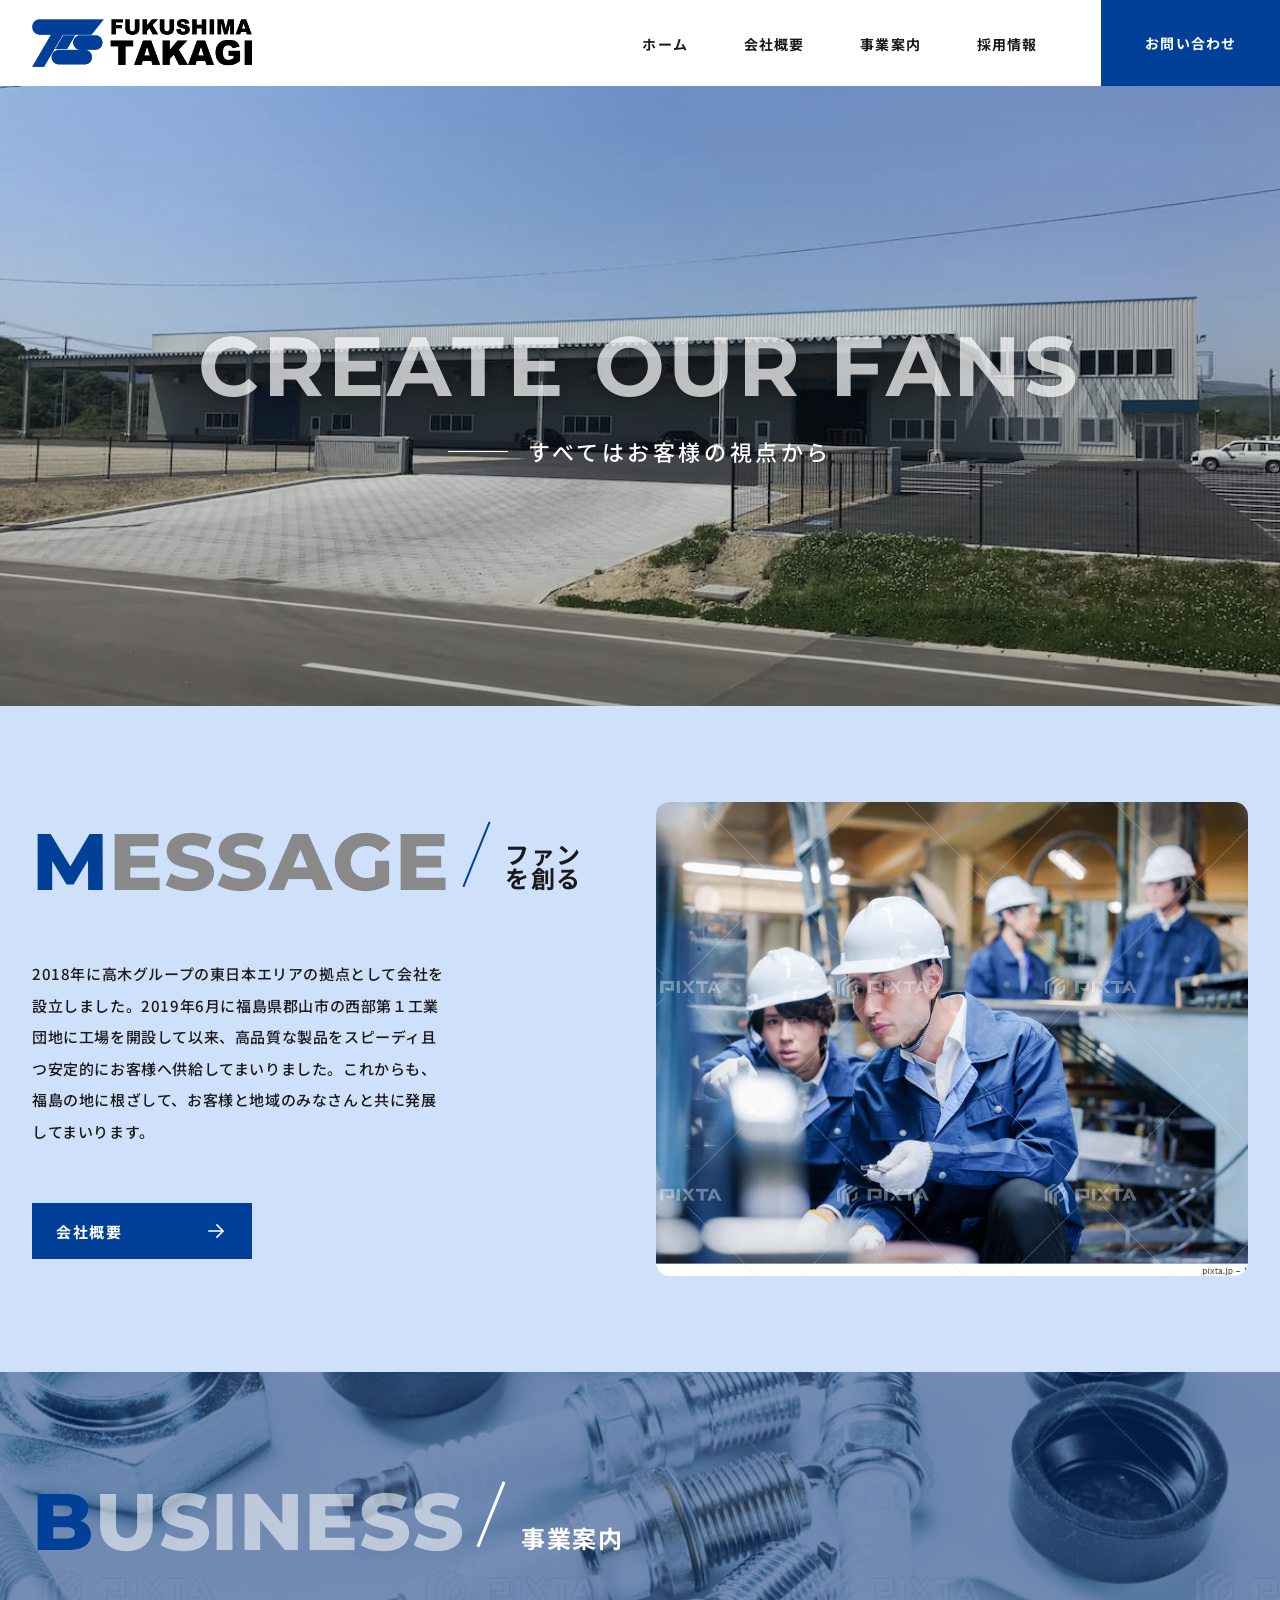
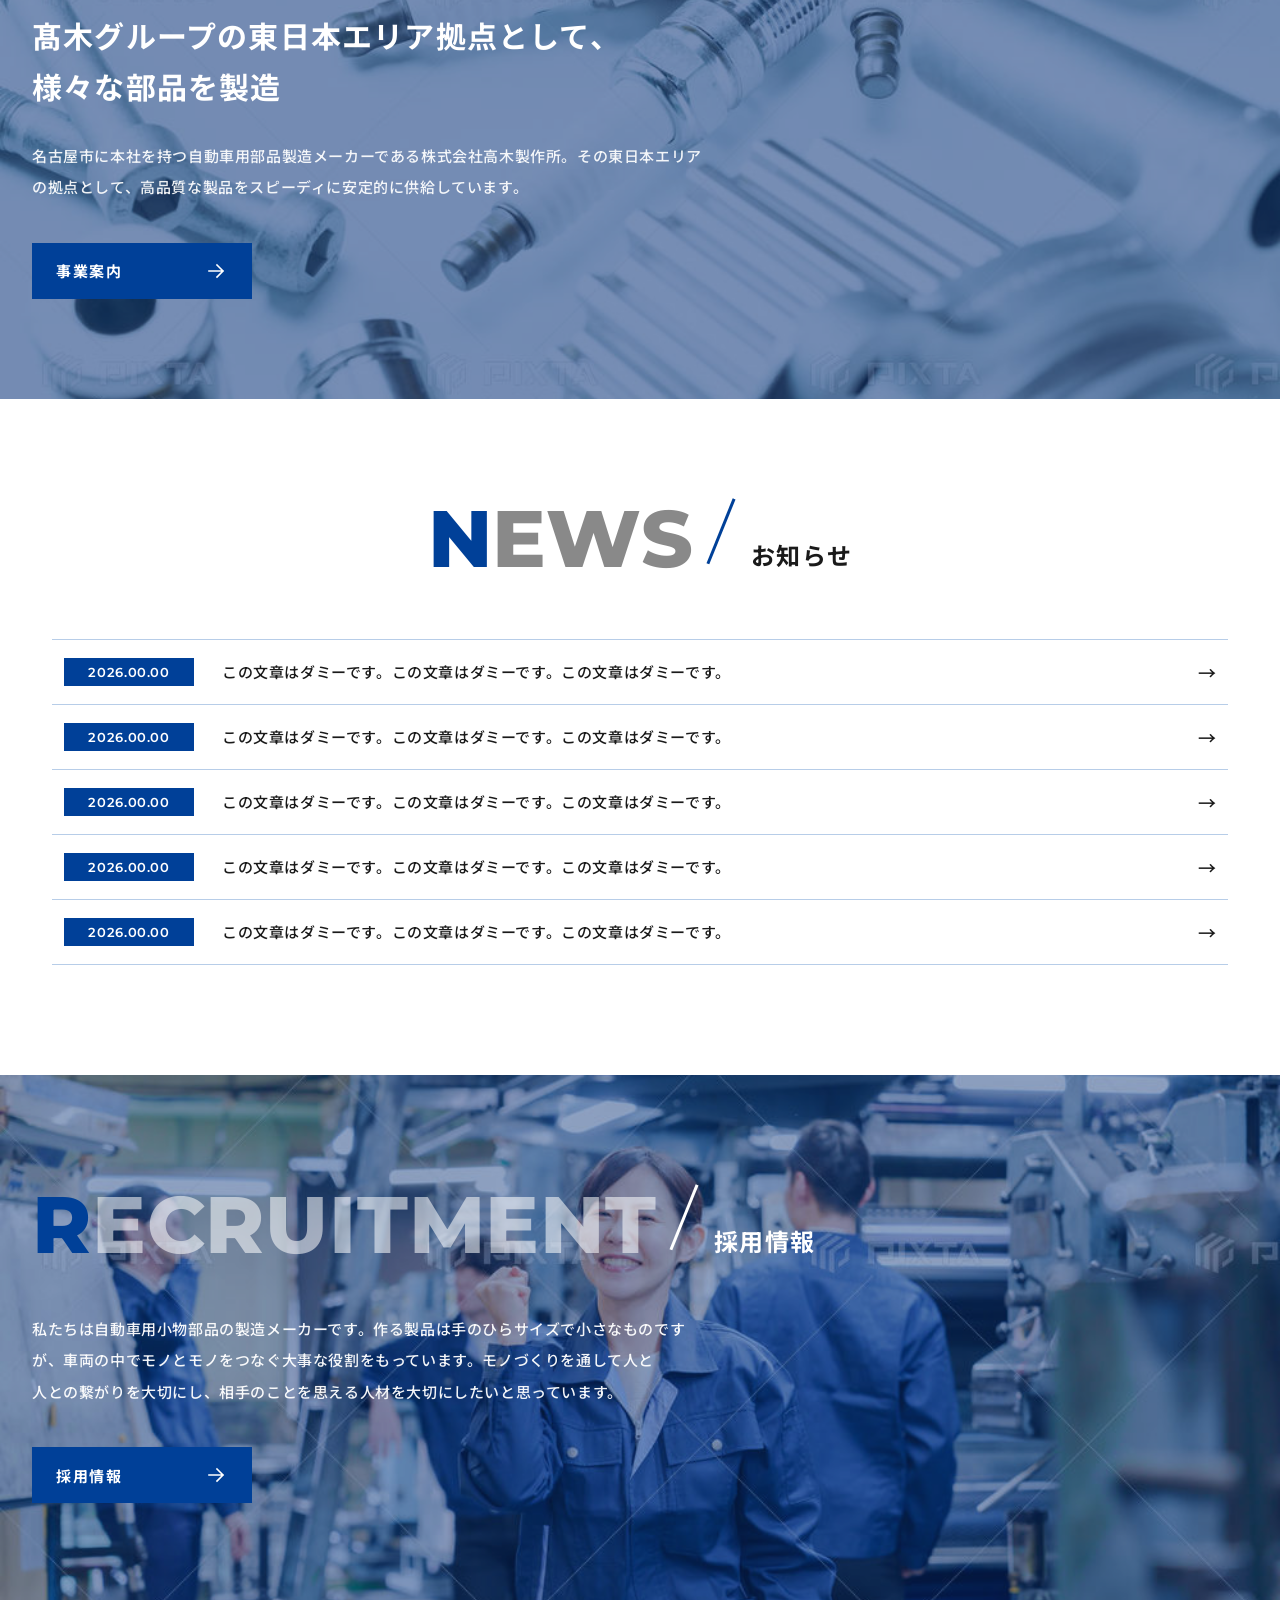
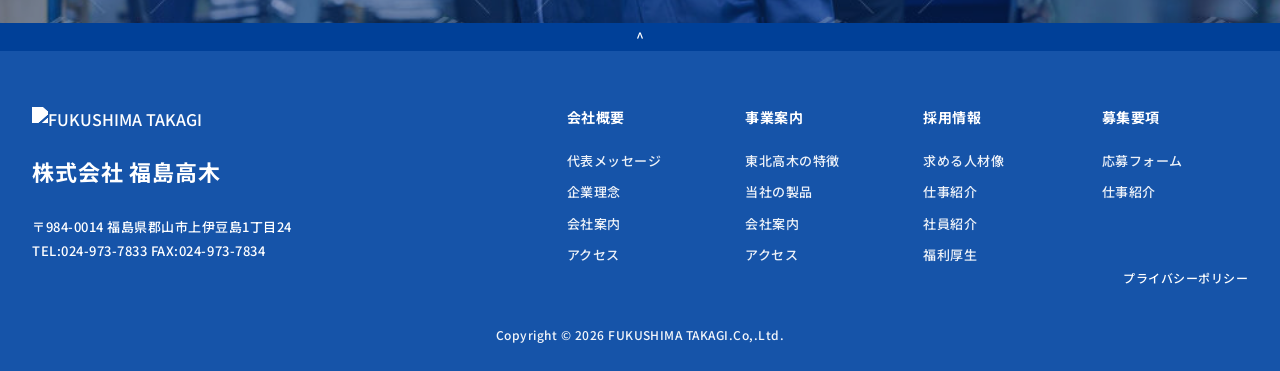
==== index.html @ 14e352d8 "Initial HTML reproduction of fukushima-takagi design" ====
<!DOCTYPE html>
<html lang="ja">
<head>
<meta charset="UTF-8">
<meta name="viewport" content="width=device-width, initial-scale=1.0">
<title>株式会社 福島高木</title>
<link rel="preconnect" href="https://fonts.googleapis.com">
<link rel="preconnect" href="https://fonts.gstatic.com" crossorigin>
<link href="https://fonts.googleapis.com/css2?family=Montserrat:wght@700;800;900&family=Noto+Sans+JP:wght@400;500;700&display=swap" rel="stylesheet">
<link rel="stylesheet" href="style.css">
</head>
<body>

<header class="site-header">
  <div class="site-header__inner">
    <a href="#" class="logo">
      <img src="assets/logo.png" alt="FUKUSHIMA TAKAGI">
    </a>
    <nav class="gnav">
      <ul>
        <li><a href="#">ホーム</a></li>
        <li><a href="#">会社概要</a></li>
        <li><a href="#">事業案内</a></li>
        <li><a href="#">採用情報</a></li>
      </ul>
    </nav>
    <a href="#" class="contact-btn">お問い合わせ</a>
  </div>
</header>

<section class="hero">
  <div class="hero__image"></div>
  <div class="hero__overlay"></div>
  <div class="hero__inner">
    <h1 class="hero__title">CREATE OUR FANS</h1>
    <p class="hero__sub"><span class="line"></span>すべてはお客様の視点から</p>
  </div>
</section>

<section class="message">
  <div class="message__inner">
    <div class="message__left">
      <h2 class="section-title">
        <span class="section-title__en"><span class="first">M</span><span class="rest">ESSAGE</span></span>
        <span class="section-title__divider"></span>
        <span class="section-title__jp">ファンを創る</span>
      </h2>
      <p class="message__body">
        2018年に高木グループの東日本エリアの拠点として会社を<br>
        設立しました。2019年6月に福島県郡山市の西部第１工業<br>
        団地に工場を開設して以来、高品質な製品をスピーディ且<br>
        つ安定的にお客様へ供給してまいりました。これからも、<br>
        福島の地に根ざして、お客様と地域のみなさんと共に発展<br>
        してまいります。
      </p>
      <a href="#" class="btn-primary">
        <span>会社概要</span>
        <svg viewBox="0 0 24 24" fill="none" xmlns="http://www.w3.org/2000/svg"><path d="M5 12h14M13 6l6 6-6 6" stroke="#fff" stroke-width="1.6" stroke-linecap="square"/></svg>
      </a>
    </div>
    <div class="message__right">
      <img src="assets/message.jpg" alt="">
    </div>
  </div>
</section>

<section class="business">
  <div class="business__bg"></div>
  <div class="business__overlay"></div>
  <div class="business__inner">
    <h2 class="section-title section-title--light">
      <span class="section-title__en"><span class="first">B</span><span class="rest">USINESS</span></span>
      <span class="section-title__divider"></span>
      <span class="section-title__jp">事業案内</span>
    </h2>
    <p class="business__lead">
      髙木グループの東日本エリア拠点として、<br>
      様々な部品を製造
    </p>
    <p class="business__body">
      名古屋市に本社を持つ自動車用部品製造メーカーである株式会社高木製作所。その東日本エリア<br>
      の拠点として、高品質な製品をスピーディに安定的に供給しています。
    </p>
    <a href="#" class="btn-primary">
      <span>事業案内</span>
      <svg viewBox="0 0 24 24" fill="none" xmlns="http://www.w3.org/2000/svg"><path d="M5 12h14M13 6l6 6-6 6" stroke="#fff" stroke-width="1.6" stroke-linecap="square"/></svg>
    </a>
  </div>
</section>

<section class="news">
  <div class="news__inner">
    <h2 class="section-title section-title--center">
      <span class="section-title__en"><span class="first">N</span><span class="rest">EWS</span></span>
      <span class="section-title__divider"></span>
      <span class="section-title__jp">お知らせ</span>
    </h2>
    <ul class="news-list">
      <li>
        <a href="#">
          <span class="news-date">2026.00.00</span>
          <span class="news-text">この文章はダミーです。この文章はダミーです。この文章はダミーです。</span>
          <span class="news-arrow">→</span>
        </a>
      </li>
      <li>
        <a href="#">
          <span class="news-date">2026.00.00</span>
          <span class="news-text">この文章はダミーです。この文章はダミーです。この文章はダミーです。</span>
          <span class="news-arrow">→</span>
        </a>
      </li>
      <li>
        <a href="#">
          <span class="news-date">2026.00.00</span>
          <span class="news-text">この文章はダミーです。この文章はダミーです。この文章はダミーです。</span>
          <span class="news-arrow">→</span>
        </a>
      </li>
      <li>
        <a href="#">
          <span class="news-date">2026.00.00</span>
          <span class="news-text">この文章はダミーです。この文章はダミーです。この文章はダミーです。</span>
          <span class="news-arrow">→</span>
        </a>
      </li>
      <li>
        <a href="#">
          <span class="news-date">2026.00.00</span>
          <span class="news-text">この文章はダミーです。この文章はダミーです。この文章はダミーです。</span>
          <span class="news-arrow">→</span>
        </a>
      </li>
    </ul>
  </div>
</section>

<section class="recruit">
  <div class="recruit__bg"></div>
  <div class="recruit__overlay"></div>
  <div class="recruit__inner">
    <h2 class="section-title section-title--light">
      <span class="section-title__en"><span class="first">R</span><span class="rest">ECRUITMENT</span></span>
      <span class="section-title__divider"></span>
      <span class="section-title__jp">採用情報</span>
    </h2>
    <p class="recruit__body">
      私たちは自動車用小物部品の製造メーカーです。作る製品は手のひらサイズで小さなものです<br>
      が、車両の中でモノとモノをつなぐ大事な役割をもっています。モノづくりを通して人と<br>
      人との繋がりを大切にし、相手のことを思える人材を大切にしたいと思っています。
    </p>
    <a href="#" class="btn-primary">
      <span>採用情報</span>
      <svg viewBox="0 0 24 24" fill="none" xmlns="http://www.w3.org/2000/svg"><path d="M5 12h14M13 6l6 6-6 6" stroke="#fff" stroke-width="1.6" stroke-linecap="square"/></svg>
    </a>
  </div>
</section>

<a href="#top" class="page-top">^</a>

<footer class="site-footer">
  <div class="site-footer__inner">
    <div class="site-footer__left">
      <img class="footer-logo" src="assets/logo-white.png" alt="FUKUSHIMA TAKAGI">
      <p class="company-name">株式会社 福島高木</p>
      <p class="company-addr">〒984-0014 福島県郡山市上伊豆島1丁目24</p>
      <p class="company-tel">TEL:024-973-7833 FAX:024-973-7834</p>
    </div>
    <div class="site-footer__right">
      <div class="fcol">
        <h4>会社概要</h4>
        <ul>
          <li>代表メッセージ</li>
          <li>企業理念</li>
          <li>会社案内</li>
          <li>アクセス</li>
        </ul>
      </div>
      <div class="fcol">
        <h4>事業案内</h4>
        <ul>
          <li>東北高木の特徴</li>
          <li>当社の製品</li>
          <li>会社案内</li>
          <li>アクセス</li>
        </ul>
      </div>
      <div class="fcol">
        <h4>採用情報</h4>
        <ul>
          <li>求める人材像</li>
          <li>仕事紹介</li>
          <li>社員紹介</li>
          <li>福利厚生</li>
        </ul>
      </div>
      <div class="fcol">
        <h4>募集要項</h4>
        <ul>
          <li>応募フォーム</li>
          <li>仕事紹介</li>
        </ul>
      </div>
    </div>
    <p class="privacy">プライバシーポリシー</p>
  </div>
  <p class="copyright">Copyright © 2026 FUKUSHIMA TAKAGI.Co,.Ltd.</p>
</footer>

</body>
</html>
---- style.css ----
/* ===== Reset ===== */
*,*::before,*::after { box-sizing: border-box; margin: 0; padding: 0; }
ul { list-style: none; }
a { color: inherit; text-decoration: none; }
img { display: block; max-width: 100%; height: auto; }

:root {
  --brand: #004098;
  --brand-light: #1654A9;
  --bg-message: #CFE0FA;
  --text-dark: #1A1A1A;
  --text-muted: #898989;
}

html, body { width: 100%; }
body {
  font-family: 'Noto Sans JP', 'Hiragino Kaku Gothic ProN', 'Yu Gothic', sans-serif;
  color: var(--text-dark);
  background: #fff;
  -webkit-font-smoothing: antialiased;
  font-weight: 500;
}

/* ===== Layout helpers ===== */
.wrapper-1440 { max-width: 1440px; margin: 0 auto; }

/* ===== Header ===== */
.site-header {
  width: 100%;
  background: #fff;
  position: relative;
  z-index: 10;
}
.site-header__inner {
  max-width: 1440px;
  margin: 0 auto;
  display: flex;
  align-items: center;
  height: 86px;
  padding-left: 32px;
  position: relative;
}
.logo img { width: 220px; height: auto; }
.gnav {
  margin-left: auto;
  margin-right: 64px;
}
.gnav ul { display: flex; gap: 56px; }
.gnav a {
  font-size: 14px;
  font-weight: 700;
  color: #1A1A1A;
  letter-spacing: 0.08em;
}
.gnav a:hover { color: var(--brand); }
.contact-btn {
  background: var(--brand);
  color: #fff;
  font-size: 14px;
  font-weight: 700;
  height: 86px;
  display: flex;
  align-items: center;
  padding: 0 44px;
  letter-spacing: 0.08em;
}

/* ===== Section title (MESSAGE / BUSINESS / NEWS / RECRUITMENT) ===== */
.section-title {
  display: flex;
  align-items: flex-end;
  gap: 24px;
  font-family: 'Montserrat', sans-serif;
  line-height: 1;
}
.section-title__en {
  font-size: 80px;
  font-weight: 800;
  letter-spacing: 0.01em;
  display: inline-flex;
}
.section-title__en .first { color: var(--brand); }
.section-title__en .rest  { color: var(--text-muted); }
.section-title__divider {
  display: inline-block;
  width: 3px;
  height: 70px;
  background: var(--brand);
  transform: rotate(22deg) translateY(-4px);
  transform-origin: center;
  margin: 0 6px 8px 0;
  align-self: center;
}
.section-title__jp {
  font-family: 'Noto Sans JP', sans-serif;
  font-weight: 700;
  font-size: 24px;
  color: var(--text-dark);
  margin-bottom: 12px;
  letter-spacing: 0.06em;
}
.section-title--light .section-title__en .rest { color: rgba(255,255,255,0.55); }
.section-title--light .section-title__en .first { color: var(--brand); }
.section-title--light .section-title__jp { color: #fff; }
.section-title--light .section-title__divider { background: #fff; }

.section-title--center {
  justify-content: center;
}

/* ===== Hero ===== */
.hero {
  position: relative;
  width: 100%;
  height: 620px;
  overflow: hidden;
}
.hero__image {
  position: absolute; inset: 0;
  background: url('assets/hero.jpg') center/cover no-repeat;
}
.hero__overlay {
  position: absolute; inset: 0;
  background: linear-gradient(180deg, rgba(0,0,0,0.05) 0%, rgba(0,0,0,0.18) 60%, rgba(0,0,0,0.28) 100%);
}
.hero__inner {
  position: relative;
  z-index: 2;
  max-width: 1440px;
  margin: 0 auto;
  height: 100%;
  display: flex;
  flex-direction: column;
  justify-content: center;
  align-items: center;
  text-align: center;
}
.hero__title {
  font-family: 'Montserrat', sans-serif;
  font-weight: 700;
  font-size: 84px;
  color: rgba(255,255,255,0.72);
  letter-spacing: 0.04em;
  text-shadow: 0 2px 14px rgba(0,0,0,0.18);
  margin-top: -10px;
}
.hero__sub {
  display: inline-flex;
  align-items: center;
  gap: 20px;
  color: #fff;
  font-size: 22px;
  font-weight: 500;
  margin-top: 18px;
  letter-spacing: 0.16em;
}
.hero__sub .line {
  display: inline-block;
  width: 60px;
  height: 1px;
  background: #fff;
}

/* ===== Primary button ===== */
.btn-primary {
  display: inline-flex;
  align-items: center;
  justify-content: space-between;
  background: var(--brand);
  color: #fff;
  width: 220px;
  height: 56px;
  padding: 0 24px;
  font-size: 15px;
  font-weight: 700;
  letter-spacing: 0.1em;
}
.btn-primary svg { width: 24px; height: 24px; }
.btn-primary:hover { background: #003277; }

/* ===== MESSAGE section ===== */
.message {
  background: var(--bg-message);
  padding: 96px 0 96px;
}
.message__inner {
  max-width: 1280px;
  margin: 0 auto;
  display: grid;
  grid-template-columns: 1fr 1.05fr;
  gap: 60px;
  align-items: flex-start;
  padding: 0 32px;
}
.message__left { padding-top: 20px; }
.message__body {
  margin-top: 56px;
  font-size: 15px;
  line-height: 2.1;
  color: var(--text-dark);
  letter-spacing: 0.04em;
}
.message__left .btn-primary { margin-top: 56px; }
.message__right img {
  width: 100%;
  height: auto;
  border-radius: 14px;
  display: block;
  object-fit: cover;
  aspect-ratio: 5/4;
}

/* ===== BUSINESS section ===== */
.business {
  position: relative;
  padding: 110px 0 100px;
  color: #fff;
  overflow: hidden;
}
.business__bg {
  position: absolute; inset: 0;
  background: url('assets/business.jpg') center/cover no-repeat;
}
.business__overlay {
  position: absolute; inset: 0;
  background: rgba(8, 50, 120, 0.55);
}
.business__inner {
  position: relative;
  z-index: 2;
  max-width: 1280px;
  margin: 0 auto;
  padding: 0 32px;
}
.business__lead {
  margin-top: 48px;
  font-size: 30px;
  font-weight: 700;
  color: #fff;
  line-height: 1.7;
  letter-spacing: 0.04em;
}
.business__body {
  margin-top: 28px;
  font-size: 15px;
  line-height: 2.1;
  color: rgba(255,255,255,0.92);
  letter-spacing: 0.04em;
}
.business .btn-primary { margin-top: 40px; }

/* ===== NEWS section ===== */
.news {
  background: #fff;
  padding: 100px 0 110px;
}
.news__inner {
  max-width: 1240px;
  margin: 0 auto;
  padding: 0 32px;
}
.news .section-title { justify-content: center; }
.news-list { margin-top: 60px; }
.news-list li a {
  display: grid;
  grid-template-columns: 130px 1fr 32px;
  align-items: center;
  gap: 28px;
  padding: 18px 12px;
  border-top: 1px solid #B7CDE8;
  font-size: 15px;
  color: var(--text-dark);
}
.news-list li:last-child a { border-bottom: 1px solid #B7CDE8; }
.news-date {
  background: var(--brand);
  color: #fff;
  font-family: 'Montserrat', sans-serif;
  font-weight: 600;
  font-size: 13px;
  text-align: center;
  padding: 6px 0;
  letter-spacing: 0.05em;
}
.news-text {
  font-size: 15px;
  letter-spacing: 0.04em;
}
.news-arrow {
  font-size: 18px;
  color: var(--text-dark);
  text-align: right;
}

/* ===== RECRUITMENT section ===== */
.recruit {
  position: relative;
  padding: 110px 0 120px;
  color: #fff;
  overflow: hidden;
}
.recruit__bg {
  position: absolute; inset: 0;
  background: url('assets/recruit.jpg') center/cover no-repeat;
}
.recruit__overlay {
  position: absolute; inset: 0;
  background: rgba(8, 50, 120, 0.45);
}
.recruit__inner {
  position: relative;
  z-index: 2;
  max-width: 1280px;
  margin: 0 auto;
  padding: 0 32px;
}
.recruit__body {
  margin-top: 48px;
  font-size: 15px;
  line-height: 2.1;
  color: rgba(255,255,255,0.95);
  letter-spacing: 0.04em;
}
.recruit .btn-primary { margin-top: 40px; }

/* ===== Page top ===== */
.page-top {
  display: block;
  text-align: center;
  background: var(--brand);
  color: #fff;
  height: 28px;
  line-height: 28px;
  font-size: 14px;
}

/* ===== Footer ===== */
.site-footer {
  background: var(--brand-light);
  color: #fff;
  padding: 56px 0 28px;
}
.site-footer__inner {
  max-width: 1280px;
  margin: 0 auto;
  display: grid;
  grid-template-columns: 1fr 1.4fr;
  gap: 48px;
  padding: 0 32px;
  position: relative;
}
.site-footer__left { }
.footer-logo {
  width: 200px;
  height: auto;
  margin-bottom: 24px;
  /* The png logo is dark; invert to white for footer */
  filter: brightness(0) invert(1);
}
.company-name {
  font-size: 22px;
  font-weight: 700;
  margin-bottom: 28px;
  letter-spacing: 0.04em;
}
.company-addr, .company-tel {
  font-size: 13px;
  letter-spacing: 0.04em;
  line-height: 1.8;
}
.site-footer__right {
  display: grid;
  grid-template-columns: repeat(4, 1fr);
  gap: 32px;
}
.fcol h4 {
  font-size: 14px;
  font-weight: 700;
  margin-bottom: 18px;
  letter-spacing: 0.04em;
}
.fcol ul li {
  font-size: 13px;
  line-height: 2.4;
  letter-spacing: 0.04em;
  opacity: 0.92;
}
.privacy {
  position: absolute;
  right: 32px;
  bottom: -16px;
  font-size: 12px;
  letter-spacing: 0.04em;
}
.copyright {
  text-align: center;
  font-size: 12px;
  margin-top: 56px;
  letter-spacing: 0.04em;
  opacity: 0.95;
}
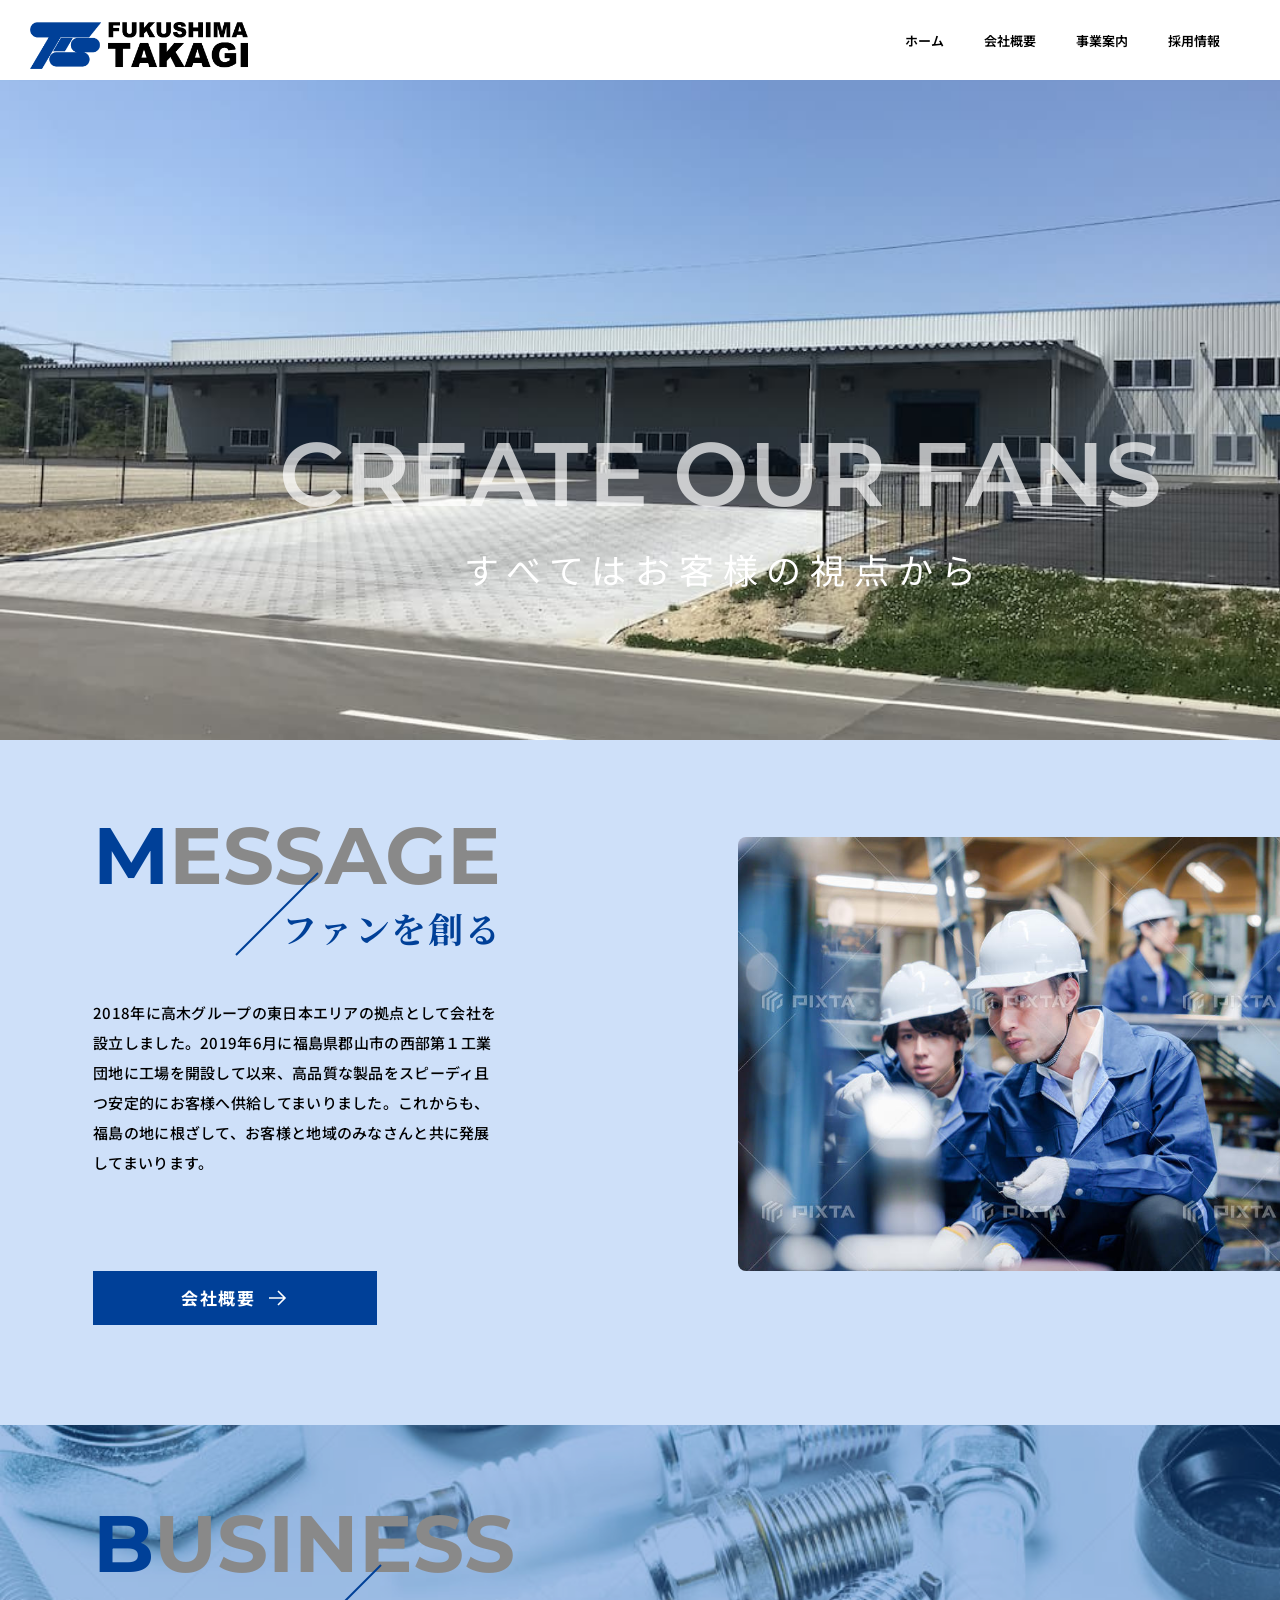
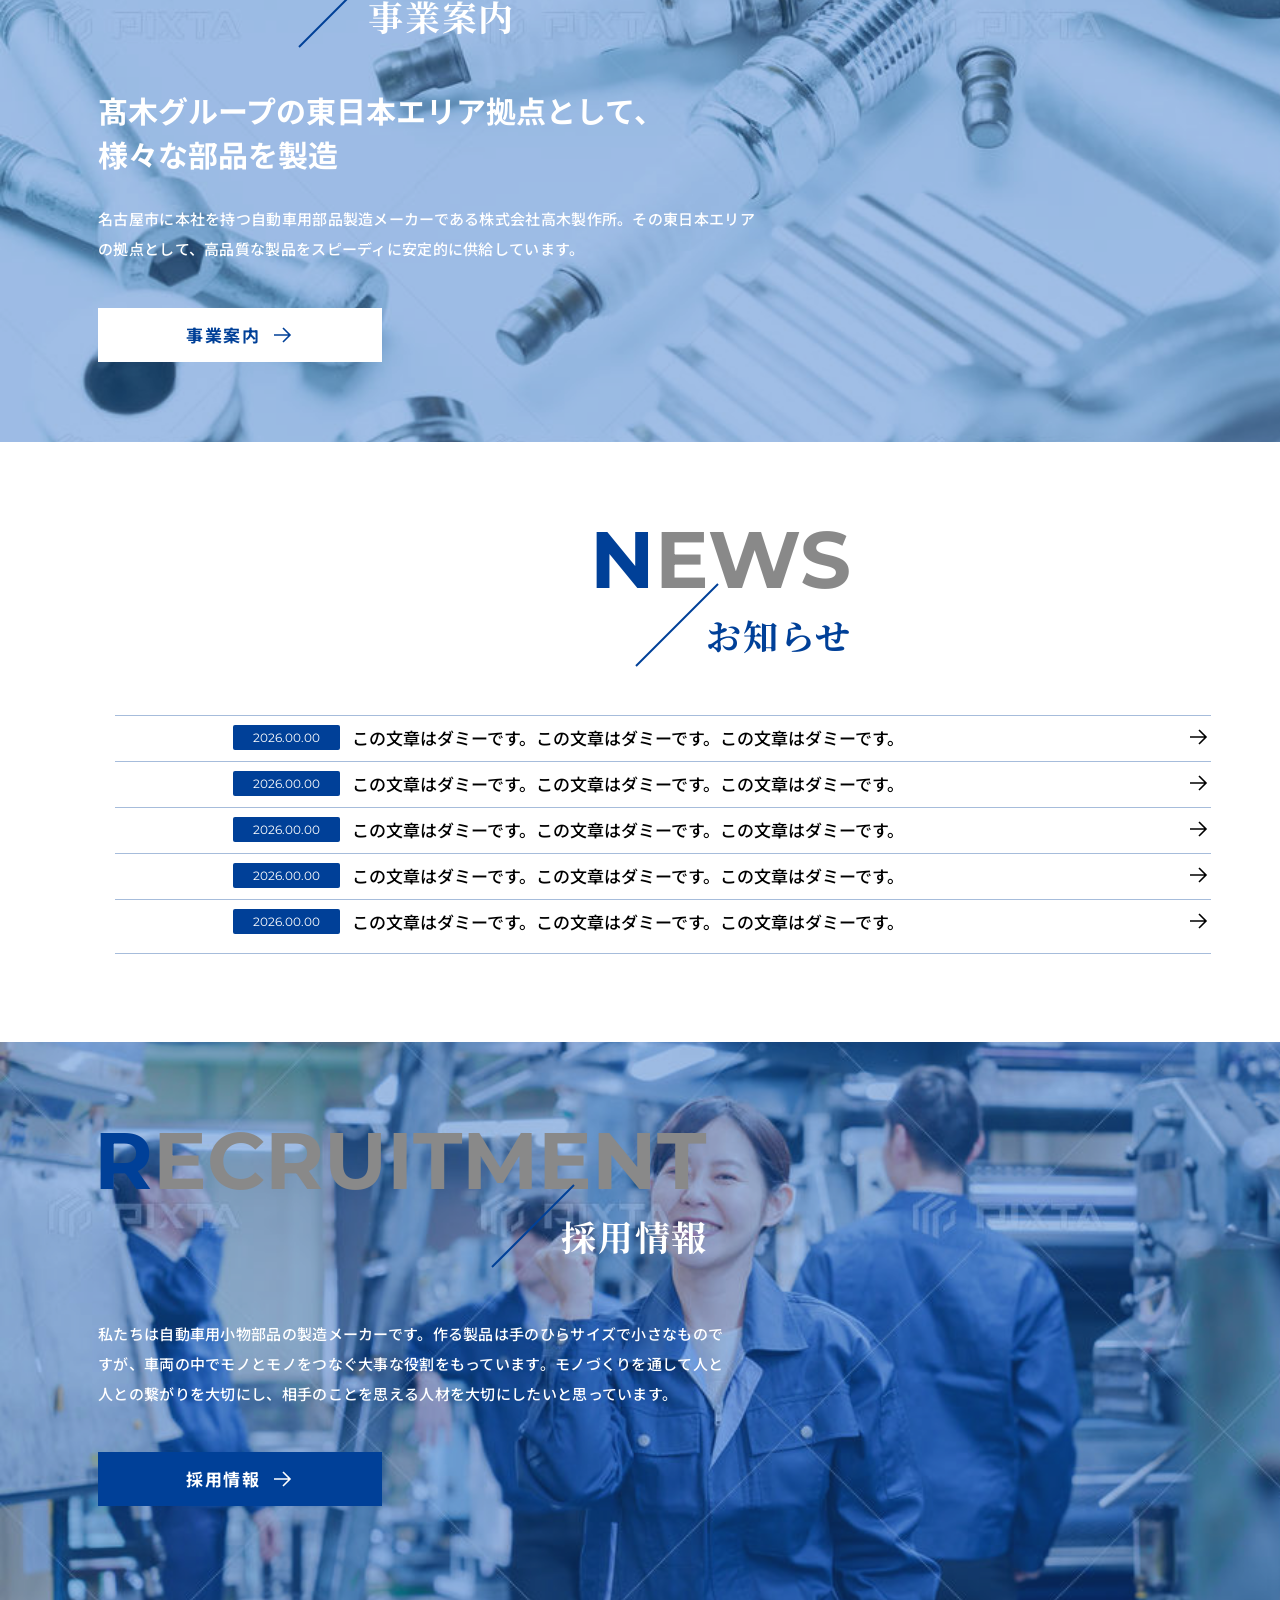
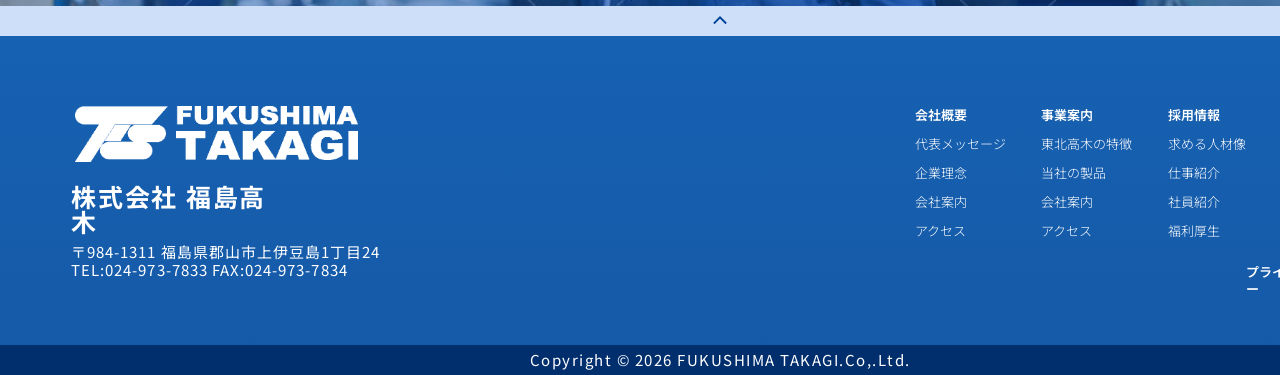
==== commit 5e4518c8: "Apply pixel-perfect positions from .fig source: exact x/y/font/size/color/letter-spacing extracted v" ====
--- a/index.html
+++ b/index.html
@@ -2,210 +2,145 @@
 <html lang="ja">
 <head>
 <meta charset="UTF-8">
-<meta name="viewport" content="width=device-width, initial-scale=1.0">
+<meta name="viewport" content="width=1440">
 <title>株式会社 福島高木</title>
 <link rel="preconnect" href="https://fonts.googleapis.com">
 <link rel="preconnect" href="https://fonts.gstatic.com" crossorigin>
-<link href="https://fonts.googleapis.com/css2?family=Montserrat:wght@700;800;900&family=Noto+Sans+JP:wght@400;500;700&display=swap" rel="stylesheet">
+<link href="https://fonts.googleapis.com/css2?family=Inter:wght@400&family=Montserrat:wght@400;600;700&family=Noto+Sans+JP:wght@300;400;500;700&family=Noto+Serif+JP:wght@700&display=swap" rel="stylesheet">
 <link rel="stylesheet" href="style.css">
 </head>
 <body>
 
-<header class="site-header">
-  <div class="site-header__inner">
-    <a href="#" class="logo">
-      <img src="assets/logo.png" alt="FUKUSHIMA TAKAGI">
+<div class="page">
+
+  <!-- ===== Header (y=0-80) ===== -->
+  <header class="hd">
+    <img class="hd__logo" src="assets/logo.png" alt="FUKUSHIMA TAKAGI">
+    <nav class="hd__nav">
+      <a href="#" style="left:904.5px;">ホーム</a>
+      <a href="#" style="left:983.5px;">会社概要</a>
+      <a href="#" style="left:1075.5px;">事業案内</a>
+      <a href="#" style="left:1167.5px;">採用情報</a>
+    </nav>
+    <a href="#" class="hd__contact">お問い合わせ</a>
+  </header>
+
+  <!-- ===== Hero (y=80-740, h=660) ===== -->
+  <section class="hero">
+    <img class="hero__img" src="assets/hero.jpg" alt="">
+    <h1 class="hero__title">CREATE OUR FANS</h1>
+    <p class="hero__sub">すべてはお客様の視点から</p>
+  </section>
+
+  <!-- ===== MESSAGE (y=740-1425) ===== -->
+  <section class="sec sec-message">
+    <img class="sec-message__photo" src="assets/message.jpg" alt="">
+    <h2 class="title">
+      <span class="title__en"><i>M</i>ESSAGE</span>
+      <svg class="title__slash" viewBox="0 0 82 82" preserveAspectRatio="none"><line x1="0" y1="82" x2="82" y2="0" stroke="#004098" stroke-width="2"/></svg>
+      <span class="title__jp">ファンを創る</span>
+    </h2>
+    <p class="sec-message__body">2018年に高木グループの東日本エリアの拠点として会社を設立しました。2019年6月に福島県郡山市の西部第１工業団地に工場を開設して以来、高品質な製品をスピーディ且つ安定的にお客様へ供給してまいりました。これからも、福島の地に根ざして、お客様と地域のみなさんと共に発展してまいります。</p>
+    <a href="#" class="btn btn-blue" style="left:93px;top:531px;">
+      <span>会社概要</span>
+      <svg viewBox="0 0 24 24" xmlns="http://www.w3.org/2000/svg"><path d="M4 12h15M13 5l7 7-7 7" stroke="#fff" stroke-width="1.6" fill="none"/></svg>
     </a>
-    <nav class="gnav">
-      <ul>
-        <li><a href="#">ホーム</a></li>
-        <li><a href="#">会社概要</a></li>
-        <li><a href="#">事業案内</a></li>
-        <li><a href="#">採用情報</a></li>
-      </ul>
-    </nav>
-    <a href="#" class="contact-btn">お問い合わせ</a>
-  </div>
-</header>
+  </section>
 
-<section class="hero">
-  <div class="hero__image"></div>
-  <div class="hero__overlay"></div>
-  <div class="hero__inner">
-    <h1 class="hero__title">CREATE OUR FANS</h1>
-    <p class="hero__sub"><span class="line"></span>すべてはお客様の視点から</p>
-  </div>
-</section>
+  <!-- ===== BUSINESS (y=1425-2042) ===== -->
+  <section class="sec sec-business">
+    <img class="sec-business__bg" src="assets/business.jpg" alt="">
+    <div class="sec-business__overlay"></div>
+    <h2 class="title title--on-image">
+      <span class="title__en"><i>B</i>USINESS</span>
+      <svg class="title__slash" viewBox="0 0 82 82" preserveAspectRatio="none"><line x1="0" y1="82" x2="82" y2="0" stroke="#004098" stroke-width="2"/></svg>
+      <span class="title__jp title__jp--white">事業案内</span>
+    </h2>
+    <p class="sec-business__lead">髙木グループの東日本エリア拠点として、<br>様々な部品を製造</p>
+    <p class="sec-business__body">名古屋市に本社を持つ自動車用部品製造メーカーである株式会社高木製作所。その東日本エリアの拠点として、高品質な製品をスピーディに安定的に供給しています。</p>
+    <a href="#" class="btn btn-white" style="left:98px;top:483px;">
+      <span>事業案内</span>
+      <svg viewBox="0 0 24 24" xmlns="http://www.w3.org/2000/svg"><path d="M4 12h15M13 5l7 7-7 7" stroke="#004098" stroke-width="1.6" fill="none"/></svg>
+    </a>
+  </section>
 
-<section class="message">
-  <div class="message__inner">
-    <div class="message__left">
-      <h2 class="section-title">
-        <span class="section-title__en"><span class="first">M</span><span class="rest">ESSAGE</span></span>
-        <span class="section-title__divider"></span>
-        <span class="section-title__jp">ファンを創る</span>
-      </h2>
-      <p class="message__body">
-        2018年に高木グループの東日本エリアの拠点として会社を<br>
-        設立しました。2019年6月に福島県郡山市の西部第１工業<br>
-        団地に工場を開設して以来、高品質な製品をスピーディ且<br>
-        つ安定的にお客様へ供給してまいりました。これからも、<br>
-        福島の地に根ざして、お客様と地域のみなさんと共に発展<br>
-        してまいります。
-      </p>
-      <a href="#" class="btn-primary">
-        <span>会社概要</span>
-        <svg viewBox="0 0 24 24" fill="none" xmlns="http://www.w3.org/2000/svg"><path d="M5 12h14M13 6l6 6-6 6" stroke="#fff" stroke-width="1.6" stroke-linecap="square"/></svg>
-      </a>
-    </div>
-    <div class="message__right">
-      <img src="assets/message.jpg" alt="">
-    </div>
-  </div>
-</section>
-
-<section class="business">
-  <div class="business__bg"></div>
-  <div class="business__overlay"></div>
-  <div class="business__inner">
-    <h2 class="section-title section-title--light">
-      <span class="section-title__en"><span class="first">B</span><span class="rest">USINESS</span></span>
-      <span class="section-title__divider"></span>
-      <span class="section-title__jp">事業案内</span>
-    </h2>
-    <p class="business__lead">
-      髙木グループの東日本エリア拠点として、<br>
-      様々な部品を製造
-    </p>
-    <p class="business__body">
-      名古屋市に本社を持つ自動車用部品製造メーカーである株式会社高木製作所。その東日本エリア<br>
-      の拠点として、高品質な製品をスピーディに安定的に供給しています。
-    </p>
-    <a href="#" class="btn-primary">
-      <span>事業案内</span>
-      <svg viewBox="0 0 24 24" fill="none" xmlns="http://www.w3.org/2000/svg"><path d="M5 12h14M13 6l6 6-6 6" stroke="#fff" stroke-width="1.6" stroke-linecap="square"/></svg>
-    </a>
-  </div>
-</section>
-
-<section class="news">
-  <div class="news__inner">
-    <h2 class="section-title section-title--center">
-      <span class="section-title__en"><span class="first">N</span><span class="rest">EWS</span></span>
-      <span class="section-title__divider"></span>
-      <span class="section-title__jp">お知らせ</span>
+  <!-- ===== NEWS (y=2042-2642) ===== -->
+  <section class="sec sec-news">
+    <h2 class="title title--center">
+      <span class="title__en"><i>N</i>EWS</span>
+      <svg class="title__slash" viewBox="0 0 82 82" preserveAspectRatio="none"><line x1="0" y1="82" x2="82" y2="0" stroke="#004098" stroke-width="2"/></svg>
+      <span class="title__jp">お知らせ</span>
     </h2>
     <ul class="news-list">
-      <li>
-        <a href="#">
-          <span class="news-date">2026.00.00</span>
-          <span class="news-text">この文章はダミーです。この文章はダミーです。この文章はダミーです。</span>
-          <span class="news-arrow">→</span>
-        </a>
-      </li>
-      <li>
-        <a href="#">
-          <span class="news-date">2026.00.00</span>
-          <span class="news-text">この文章はダミーです。この文章はダミーです。この文章はダミーです。</span>
-          <span class="news-arrow">→</span>
-        </a>
-      </li>
-      <li>
-        <a href="#">
-          <span class="news-date">2026.00.00</span>
-          <span class="news-text">この文章はダミーです。この文章はダミーです。この文章はダミーです。</span>
-          <span class="news-arrow">→</span>
-        </a>
-      </li>
-      <li>
-        <a href="#">
-          <span class="news-date">2026.00.00</span>
-          <span class="news-text">この文章はダミーです。この文章はダミーです。この文章はダミーです。</span>
-          <span class="news-arrow">→</span>
-        </a>
-      </li>
-      <li>
-        <a href="#">
-          <span class="news-date">2026.00.00</span>
-          <span class="news-text">この文章はダミーです。この文章はダミーです。この文章はダミーです。</span>
-          <span class="news-arrow">→</span>
-        </a>
-      </li>
+      <li style="top:283px;"><span class="pill">2026.00.00</span><span class="news-txt">この文章はダミーです。この文章はダミーです。この文章はダミーです。</span><span class="news-arrow"></span></li>
+      <li style="top:329px;"><span class="pill">2026.00.00</span><span class="news-txt">この文章はダミーです。この文章はダミーです。この文章はダミーです。</span><span class="news-arrow"></span></li>
+      <li style="top:375px;"><span class="pill">2026.00.00</span><span class="news-txt">この文章はダミーです。この文章はダミーです。この文章はダミーです。</span><span class="news-arrow"></span></li>
+      <li style="top:421px;"><span class="pill">2026.00.00</span><span class="news-txt">この文章はダミーです。この文章はダミーです。この文章はダミーです。</span><span class="news-arrow"></span></li>
+      <li style="top:467px;"><span class="pill">2026.00.00</span><span class="news-txt">この文章はダミーです。この文章はダミーです。この文章はダミーです。</span><span class="news-arrow"></span></li>
     </ul>
+  </section>
+
+  <!-- ===== RECRUITMENT (y=2642-3206) ===== -->
+  <section class="sec sec-recruit">
+    <img class="sec-recruit__bg" src="assets/recruit.jpg" alt="">
+    <div class="sec-recruit__overlay"></div>
+    <h2 class="title title--on-image">
+      <span class="title__en"><i>R</i>ECRUITMENT</span>
+      <svg class="title__slash" viewBox="0 0 82 82" preserveAspectRatio="none"><line x1="0" y1="82" x2="82" y2="0" stroke="#004098" stroke-width="2"/></svg>
+      <span class="title__jp title__jp--white">採用情報</span>
+    </h2>
+    <p class="sec-recruit__body">私たちは自動車用小物部品の製造メーカーです。作る製品は手のひらサイズで小さなものですが、車両の中でモノとモノをつなぐ大事な役割をもっています。モノづくりを通して人と人との繋がりを大切にし、相手のことを思える人材を大切にしたいと思っています。</p>
+    <a href="#" class="btn btn-blue" style="left:98px;top:410px;">
+      <span>採用情報</span>
+      <svg viewBox="0 0 24 24" xmlns="http://www.w3.org/2000/svg"><path d="M4 12h15M13 5l7 7-7 7" stroke="#fff" stroke-width="1.6" fill="none"/></svg>
+    </a>
+  </section>
+
+  <!-- ===== Page-top bar (y=3206-3236) ===== -->
+  <div class="pagetop">
+    <svg viewBox="0 0 24 24" xmlns="http://www.w3.org/2000/svg"><path d="M6 14l6-6 6 6" stroke="#004098" stroke-width="2" fill="none" stroke-linecap="square"/></svg>
   </div>
-</section>
 
-<section class="recruit">
-  <div class="recruit__bg"></div>
-  <div class="recruit__overlay"></div>
-  <div class="recruit__inner">
-    <h2 class="section-title section-title--light">
-      <span class="section-title__en"><span class="first">R</span><span class="rest">ECRUITMENT</span></span>
-      <span class="section-title__divider"></span>
-      <span class="section-title__jp">採用情報</span>
-    </h2>
-    <p class="recruit__body">
-      私たちは自動車用小物部品の製造メーカーです。作る製品は手のひらサイズで小さなものです<br>
-      が、車両の中でモノとモノをつなぐ大事な役割をもっています。モノづくりを通して人と<br>
-      人との繋がりを大切にし、相手のことを思える人材を大切にしたいと思っています。
-    </p>
-    <a href="#" class="btn-primary">
-      <span>採用情報</span>
-      <svg viewBox="0 0 24 24" fill="none" xmlns="http://www.w3.org/2000/svg"><path d="M5 12h14M13 6l6 6-6 6" stroke="#fff" stroke-width="1.6" stroke-linecap="square"/></svg>
-    </a>
-  </div>
-</section>
+  <!-- ===== Footer (y=3236-3545) ===== -->
+  <footer class="ft">
+    <img class="ft__logo" src="assets/logo.png" alt="">
+    <p class="ft__company">株式会社 福島高木</p>
+    <p class="ft__addr">〒984-1311 福島県郡山市上伊豆島1丁目24<br>TEL:024-973-7833 FAX:024-973-7834</p>
 
-<a href="#top" class="page-top">^</a>
+    <div class="ft__col" style="left:915px;">
+      <h4>会社概要</h4>
+      <a>代表メッセージ</a>
+      <a>企業理念</a>
+      <a>会社案内</a>
+      <a>アクセス</a>
+    </div>
+    <div class="ft__col" style="left:1041px;">
+      <h4>事業案内</h4>
+      <a>東北高木の特徴</a>
+      <a>当社の製品</a>
+      <a>会社案内</a>
+      <a>アクセス</a>
+    </div>
+    <div class="ft__col" style="left:1168px;">
+      <h4>採用情報</h4>
+      <a>求める人材像</a>
+      <a>仕事紹介</a>
+      <a>社員紹介</a>
+      <a>福利厚生</a>
+    </div>
+    <div class="ft__col" style="left:1294px;">
+      <h4>募集要項</h4>
+      <a>応募フォーム</a>
+      <a>仕事紹介</a>
+    </div>
 
-<footer class="site-footer">
-  <div class="site-footer__inner">
-    <div class="site-footer__left">
-      <img class="footer-logo" src="assets/logo-white.png" alt="FUKUSHIMA TAKAGI">
-      <p class="company-name">株式会社 福島高木</p>
-      <p class="company-addr">〒984-0014 福島県郡山市上伊豆島1丁目24</p>
-      <p class="company-tel">TEL:024-973-7833 FAX:024-973-7834</p>
-    </div>
-    <div class="site-footer__right">
-      <div class="fcol">
-        <h4>会社概要</h4>
-        <ul>
-          <li>代表メッセージ</li>
-          <li>企業理念</li>
-          <li>会社案内</li>
-          <li>アクセス</li>
-        </ul>
-      </div>
-      <div class="fcol">
-        <h4>事業案内</h4>
-        <ul>
-          <li>東北高木の特徴</li>
-          <li>当社の製品</li>
-          <li>会社案内</li>
-          <li>アクセス</li>
-        </ul>
-      </div>
-      <div class="fcol">
-        <h4>採用情報</h4>
-        <ul>
-          <li>求める人材像</li>
-          <li>仕事紹介</li>
-          <li>社員紹介</li>
-          <li>福利厚生</li>
-        </ul>
-      </div>
-      <div class="fcol">
-        <h4>募集要項</h4>
-        <ul>
-          <li>応募フォーム</li>
-          <li>仕事紹介</li>
-        </ul>
-      </div>
-    </div>
-    <p class="privacy">プライバシーポリシー</p>
-  </div>
-  <p class="copyright">Copyright © 2026 FUKUSHIMA TAKAGI.Co,.Ltd.</p>
-</footer>
+    <a href="#" class="ft__privacy">プライバシーポリシー</a>
+  </footer>
+
+  <!-- ===== Copyright (y=3545-3575) ===== -->
+  <div class="copyright">Copyright © 2026 FUKUSHIMA TAKAGI.Co,.Ltd.</div>
+
+</div>
 
 </body>
 </html>
--- a/style.css
+++ b/style.css
@@ -1,401 +1,528 @@
-/* ===== Reset ===== */
+/* Reset */
 *,*::before,*::after { box-sizing: border-box; margin: 0; padding: 0; }
-ul { list-style: none; }
 a { color: inherit; text-decoration: none; }
-img { display: block; max-width: 100%; height: auto; }
+img { display: block; max-width: 100%; }
+ul, li { list-style: none; }
 
 :root {
   --brand: #004098;
-  --brand-light: #1654A9;
-  --bg-message: #CFE0FA;
-  --text-dark: #1A1A1A;
-  --text-muted: #898989;
-}
-
-html, body { width: 100%; }
+  --gray-letter: #898989;
+  --bg-light: #CEE0F9;
+  --bg-business-overlay: #135CC1;
+  --copyright-bg: #012F6E;
+}
+
+html, body { background: #fff; }
 body {
-  font-family: 'Noto Sans JP', 'Hiragino Kaku Gothic ProN', 'Yu Gothic', sans-serif;
-  color: var(--text-dark);
+  font-family: 'Noto Sans JP', 'Hiragino Kaku Gothic ProN', sans-serif;
+  -webkit-font-smoothing: antialiased;
+  color: #000;
+  font-weight: 500;
+}
+
+.page {
+  position: relative;
+  width: 1440px;
+  height: 3575px;
+  margin: 0 auto;
+  overflow: hidden;
   background: #fff;
-  -webkit-font-smoothing: antialiased;
-  font-weight: 500;
-}
-
-/* ===== Layout helpers ===== */
-.wrapper-1440 { max-width: 1440px; margin: 0 auto; }
-
-/* ===== Header ===== */
-.site-header {
-  width: 100%;
+}
+
+/* ===== Header (y=0-80) ===== */
+.hd {
+  position: absolute;
+  left: 0; top: 0;
+  width: 1440px;
+  height: 80px;
   background: #fff;
-  position: relative;
   z-index: 10;
 }
-.site-header__inner {
-  max-width: 1440px;
-  margin: 0 auto;
+.hd__logo {
+  position: absolute;
+  left: 30px;
+  top: 22px;
+  width: 218px;
+  height: auto;
+}
+.hd__nav a {
+  position: absolute;
+  top: 31.5px;
+  font-family: 'Hiragino Kaku Gothic ProN', 'Noto Sans JP', sans-serif;
+  font-weight: 600;
+  font-size: 13px;
+  line-height: 17px;
+  color: #000;
+  letter-spacing: 0;
+}
+.hd__contact {
+  position: absolute;
+  left: 1290px;
+  top: 0;
+  width: 150px;
+  height: 80px;
+  background: var(--brand);
+  color: #fff;
+  font-family: 'Hiragino Kaku Gothic ProN', 'Noto Sans JP', sans-serif;
+  font-weight: 600;
+  font-size: 13px;
   display: flex;
   align-items: center;
-  height: 86px;
-  padding-left: 32px;
+  justify-content: center;
+  letter-spacing: 0;
+}
+
+/* ===== Hero (y=80, h=660) ===== */
+.hero {
+  position: absolute;
+  left: 0; top: 80px;
+  width: 1440px;
+  height: 660px;
+  overflow: hidden;
+}
+.hero__img {
+  position: absolute;
+  left: 0; top: 0;
+  width: 1440px;
+  height: 660px;
+  object-fit: cover;
+}
+.hero__title {
+  position: absolute;
+  left: 278px;
+  top: 349px;
+  width: 885px;
+  height: 110px;
+  font-family: 'Montserrat', sans-serif;
+  font-weight: 600;
+  font-size: 90px;
+  line-height: 1;
+  color: rgba(255, 255, 255, 0.7);
+  letter-spacing: 0;
+  text-align: center;
+  white-space: nowrap;
+}
+.hero__sub {
+  position: absolute;
+  left: 464px;
+  top: 474px;
+  width: 512px;
+  height: 42px;
+  font-family: 'Inter', 'Noto Sans JP', sans-serif;
+  font-weight: 400;
+  font-size: 35px;
+  line-height: 0.999;
+  color: #fff;
+  letter-spacing: 0.25em;
+  text-align: center;
+  white-space: nowrap;
+}
+
+/* ===== Section title (MESSAGE / BUSINESS / NEWS / RECRUITMENT) ===== */
+.title {
+  position: absolute;
+  font-weight: normal;
+  line-height: 1;
+}
+.title__en {
+  position: absolute;
+  left: 0;
+  top: 0;
+  font-family: 'Montserrat', sans-serif;
+  font-weight: 700;
+  font-size: 80px;
+  line-height: 1;
+  letter-spacing: 0;
+  color: var(--gray-letter);
+  white-space: nowrap;
+}
+.title__en i {
+  font-style: normal;
+  color: var(--brand);
+}
+.title__slash {
+  position: absolute;
+  width: 82px;
+  height: 82px;
+  overflow: visible;
+}
+.title__jp {
+  position: absolute;
+  font-family: 'Noto Serif JP', serif;
+  font-weight: 700;
+  font-size: 35px;
+  line-height: 1;
+  letter-spacing: 0.05em;
+  color: var(--brand);
+  white-space: nowrap;
+}
+.title__jp--white { color: #fff; }
+
+/* ===== MESSAGE (y=740, h=685) ===== */
+.sec-message {
+  position: absolute;
+  left: 0; top: 740px;
+  width: 1440px;
+  height: 685px;
+  background: var(--bg-light);
+}
+.sec-message__photo {
+  position: absolute;
+  left: 738px;
+  top: 97px;     /* abs y = 837. section starts 740. 837-740=97 */
+  width: 702px;
+  height: 434px;
+  border-radius: 8px;
+  object-fit: cover;
+}
+.sec-message .title { left: 93px; top: 76px; /* 816-740=76 */ width: 408px; height: 220px; }
+.sec-message .title .title__en { left: 0; top: 0; /* abs (93,816) */ }
+.sec-message .title .title__slash { left: 143px; top: 57px; /* abs (236,873) */ }
+.sec-message .title .title__jp { left: 189px; top: 95px; /* abs (282,911) */ }
+
+.sec-message__body {
+  position: absolute;
+  left: 93px;
+  top: 258px;     /* 998-740=258 */
+  width: 408px;
+  height: 180px;
+  font-family: 'Noto Sans JP', sans-serif;
+  font-weight: 500;
+  font-size: 15px;
+  line-height: 30px;
+  letter-spacing: 0.02em;
+  color: #000;
+}
+
+/* ===== BUSINESS (y=1425, h=617) ===== */
+.sec-business {
+  position: absolute;
+  left: 0; top: 1425px;
+  width: 1440px;
+  height: 617px;
+  overflow: hidden;
+}
+.sec-business__bg {
+  position: absolute;
+  left: 0; top: 0;
+  width: 1440px;
+  height: 617px;
+  object-fit: cover;
+}
+.sec-business__overlay {
+  position: absolute;
+  inset: 0;
+  background: var(--bg-business-overlay);
+  opacity: 0.4;
+}
+.sec-business .title { left: 93px; top: 79px; /* 1504-1425=79 */ width: 422px; height: 220px; }
+.sec-business .title .title__en { left: 0; top: 0; /* abs (93,1504) */ }
+.sec-business .title .title__slash { left: 206px; top: 61px; /* abs (299,1565) */ }
+.sec-business .title .title__jp { left: 275px; top: 95px; /* abs (368,1599) */ }
+
+.sec-business__lead {
+  position: absolute;
+  left: 98px;
+  top: 264px;        /* 1689-1425=264 */
+  width: 566px;
+  height: 88px;
+  font-family: 'Noto Sans JP', sans-serif;
+  font-weight: 700;
+  font-size: 30px;
+  line-height: 1;
+  letter-spacing: 0;
+  color: #fff;
+}
+.sec-business__lead br { line-height: 1; }
+.sec-business__lead {
+  /* Use two lines via <br>; with line-height 1, lines stack at 30px which is too tight. The fig has h=88 = ~30 + ~30 = need gap. */
+  line-height: 1.45;
+}
+.sec-business__body {
+  position: absolute;
+  left: 98px;
+  top: 379px;       /* 1804-1425=379 */
+  width: 662px;
+  height: 60px;
+  font-family: 'Noto Sans JP', sans-serif;
+  font-weight: 500;
+  font-size: 15px;
+  line-height: 30px;
+  letter-spacing: 0.02em;
+  color: #fff;
+}
+
+/* ===== NEWS (y=2042, h=600) ===== */
+.sec-news {
+  position: absolute;
+  left: 0; top: 2042px;
+  width: 1440px;
+  height: 600px;
+  background: #fff;
+}
+.sec-news .title { left: 590px; top: 78px; /* 2120-2042=78 */ width: 261px; height: 220px; }
+.sec-news .title .title__en { left: 0; top: 0; /* abs (590,2120) */ }
+.sec-news .title .title__slash { left: 46px; top: 64px; /* abs (636,2184) */ }
+.sec-news .title .title__jp { left: 116px; top: 98px; /* abs (706,2218) */ }
+
+.news-list {
   position: relative;
 }
-.logo img { width: 220px; height: auto; }
-.gnav {
-  margin-left: auto;
-  margin-right: 64px;
-}
-.gnav ul { display: flex; gap: 56px; }
-.gnav a {
-  font-size: 14px;
-  font-weight: 700;
-  color: #1A1A1A;
-  letter-spacing: 0.08em;
-}
-.gnav a:hover { color: var(--brand); }
-.contact-btn {
+.news-list li {
+  position: absolute;
+  left: 232.5px;
+  width: 953.5px;   /* arrow at 1186; arrow w=24; right edge 1210, but list area roughly 232 to 1186 = 953 */
+  height: 25px;
+}
+.pill {
+  position: absolute;
+  left: 0;
+  top: 0;
+  width: 107px;
+  height: 25px;
   background: var(--brand);
   color: #fff;
-  font-size: 14px;
-  font-weight: 700;
-  height: 86px;
+  border-radius: 2px;
   display: flex;
   align-items: center;
-  padding: 0 44px;
-  letter-spacing: 0.08em;
-}
-
-/* ===== Section title (MESSAGE / BUSINESS / NEWS / RECRUITMENT) ===== */
-.section-title {
+  justify-content: center;
+  font-family: 'Montserrat', sans-serif;
+  font-weight: 400;
+  font-size: 12px;
+  letter-spacing: 0;
+}
+.news-txt {
+  position: absolute;
+  left: 119px;          /* 351.5-232.5=119 */
+  top: 0;
+  height: 26px;
+  width: 561px;
+  font-family: 'Noto Sans JP', sans-serif;
+  font-weight: 500;
+  font-size: 17px;
+  line-height: 26px;
+  letter-spacing: 0;
+  color: #000;
+  white-space: nowrap;
+  overflow: hidden;
+  text-overflow: ellipsis;
+}
+.news-arrow {
+  position: absolute;
+  left: 953.5px;     /* 1186-232.5 */
+  top: 0;
+  width: 24px;
+  height: 24px;
+  background: url("data:image/svg+xml;utf8,<svg xmlns='http://www.w3.org/2000/svg' viewBox='0 0 24 24'><path d='M4 12h15M13 5l7 7-7 7' stroke='%23000' stroke-width='1.6' fill='none'/></svg>") center/contain no-repeat;
+}
+/* Divider lines between news items */
+.sec-news .news-list li::before {
+  content: "";
+  position: absolute;
+  left: -118px;     /* extend slightly left and right */
+  right: -25px;
+  top: -10px;
+  height: 1px;
+  background: var(--brand);
+  opacity: 0.35;
+}
+.sec-news .news-list li:last-child::after {
+  content: "";
+  position: absolute;
+  left: -118px;
+  right: -25px;
+  bottom: -20px;
+  height: 1px;
+  background: var(--brand);
+  opacity: 0.35;
+}
+
+/* ===== RECRUITMENT (y=2642, h=564) ===== */
+.sec-recruit {
+  position: absolute;
+  left: 0; top: 2642px;
+  width: 1440px;
+  height: 564px;
+  overflow: hidden;
+}
+.sec-recruit__bg {
+  position: absolute;
+  left: 0; top: 0;
+  width: 1440px;
+  height: 564px;
+  object-fit: cover;
+}
+.sec-recruit__overlay {
+  position: absolute;
+  inset: 0;
+  background: var(--bg-business-overlay);
+  opacity: 0.4;
+}
+.sec-recruit .title { left: 94px; top: 79px; /* 2721-2642=79 */ width: 613px; height: 220px; }
+.sec-recruit .title .title__en { left: 0; top: 0; /* abs (94,2721) */ }
+.sec-recruit .title .title__slash { left: 398px; top: 64px; /* abs (492,2785) */ }
+.sec-recruit .title .title__jp { left: 467px; top: 98px; /* abs (561,2819) */ }
+
+.sec-recruit__body {
+  position: absolute;
+  left: 98px;
+  top: 277px;       /* 2919-2642=277 */
+  width: 630px;
+  height: 109px;
+  font-family: 'Noto Sans JP', sans-serif;
+  font-weight: 500;
+  font-size: 15px;
+  line-height: 30px;
+  letter-spacing: 0.02em;
+  color: #fff;
+}
+
+/* ===== Buttons ===== */
+.btn {
+  position: absolute;
+  width: 284px;
+  height: 54px;
   display: flex;
-  align-items: flex-end;
-  gap: 24px;
-  font-family: 'Montserrat', sans-serif;
+  align-items: center;
+  font-family: 'Noto Sans JP', sans-serif;
+  font-weight: 700;
+  font-size: 17px;
+  letter-spacing: 0.1em;
+  z-index: 5;
+}
+.btn span {
+  position: absolute;
+  left: 88px;     /* (181-93) for MESSAGE button */
+  height: 20px;
+  line-height: 20px;
+}
+.btn svg {
+  position: absolute;
+  left: 172px;    /* (265-93) */
+  top: 15px;
+  width: 24px;
+  height: 24px;
+}
+.btn-blue {
+  background: var(--brand);
+  color: #fff;
+}
+.btn-white {
+  background: #fff;
+  color: var(--brand);
+}
+.btn-white svg path { stroke: var(--brand); }
+
+/* ===== Page top (y=3206, h=30) ===== */
+.pagetop {
+  position: absolute;
+  left: 0; top: 3206px;
+  width: 1440px;
+  height: 30px;
+  background: var(--bg-light);
+  display: flex;
+  align-items: center;
+  justify-content: center;
+}
+.pagetop svg { width: 22px; height: 22px; }
+
+/* ===== Footer (y=3236, h=309) ===== */
+.ft {
+  position: absolute;
+  left: 0; top: 3236px;
+  width: 1440px;
+  height: 309px;
+  background: #1864B3;   /* approximate medium-blue between #135CC1 and #004098 */
+  background: linear-gradient(180deg, #1761B2 0%, #155AA8 100%);
+  color: #fff;
+  font-family: 'Noto Sans JP', sans-serif;
+}
+.ft__logo {
+  position: absolute;
+  left: 75px;
+  top: 70px;       /* abs (75, 3306) - 3236 = 70 */
+  width: 283px;
+  height: 56px;
+  filter: brightness(0) invert(1);
+}
+.ft__company {
+  position: absolute;
+  left: 71px;
+  top: 148px;      /* (3384-3236) */
+  width: 220px;
+  height: 37px;
+  font-weight: 700;
+  font-size: 25px;
   line-height: 1;
-}
-.section-title__en {
-  font-size: 80px;
-  font-weight: 800;
-  letter-spacing: 0.01em;
-  display: inline-flex;
-}
-.section-title__en .first { color: var(--brand); }
-.section-title__en .rest  { color: var(--text-muted); }
-.section-title__divider {
-  display: inline-block;
-  width: 3px;
-  height: 70px;
-  background: var(--brand);
-  transform: rotate(22deg) translateY(-4px);
-  transform-origin: center;
-  margin: 0 6px 8px 0;
-  align-self: center;
-}
-.section-title__jp {
-  font-family: 'Noto Sans JP', sans-serif;
-  font-weight: 700;
-  font-size: 24px;
-  color: var(--text-dark);
-  margin-bottom: 12px;
-  letter-spacing: 0.06em;
-}
-.section-title--light .section-title__en .rest { color: rgba(255,255,255,0.55); }
-.section-title--light .section-title__en .first { color: var(--brand); }
-.section-title--light .section-title__jp { color: #fff; }
-.section-title--light .section-title__divider { background: #fff; }
-
-.section-title--center {
-  justify-content: center;
-}
-
-/* ===== Hero ===== */
-.hero {
-  position: relative;
-  width: 100%;
-  height: 620px;
-  overflow: hidden;
-}
-.hero__image {
-  position: absolute; inset: 0;
-  background: url('assets/hero.jpg') center/cover no-repeat;
-}
-.hero__overlay {
-  position: absolute; inset: 0;
-  background: linear-gradient(180deg, rgba(0,0,0,0.05) 0%, rgba(0,0,0,0.18) 60%, rgba(0,0,0,0.28) 100%);
-}
-.hero__inner {
-  position: relative;
-  z-index: 2;
-  max-width: 1440px;
-  margin: 0 auto;
-  height: 100%;
-  display: flex;
-  flex-direction: column;
-  justify-content: center;
-  align-items: center;
-  text-align: center;
-}
-.hero__title {
-  font-family: 'Montserrat', sans-serif;
-  font-weight: 700;
-  font-size: 84px;
-  color: rgba(255,255,255,0.72);
-  letter-spacing: 0.04em;
-  text-shadow: 0 2px 14px rgba(0,0,0,0.18);
-  margin-top: -10px;
-}
-.hero__sub {
-  display: inline-flex;
-  align-items: center;
-  gap: 20px;
-  color: #fff;
-  font-size: 22px;
-  font-weight: 500;
-  margin-top: 18px;
-  letter-spacing: 0.16em;
-}
-.hero__sub .line {
-  display: inline-block;
-  width: 60px;
-  height: 1px;
-  background: #fff;
-}
-
-/* ===== Primary button ===== */
-.btn-primary {
-  display: inline-flex;
-  align-items: center;
-  justify-content: space-between;
-  background: var(--brand);
-  color: #fff;
-  width: 220px;
-  height: 56px;
-  padding: 0 24px;
+  letter-spacing: 0.07em;
+  color: #fff;
+}
+.ft__addr {
+  position: absolute;
+  left: 71px;
+  top: 207px;      /* (3443-3236) */
+  width: 320px;
+  font-weight: 400;
   font-size: 15px;
-  font-weight: 700;
-  letter-spacing: 0.1em;
-}
-.btn-primary svg { width: 24px; height: 24px; }
-.btn-primary:hover { background: #003277; }
-
-/* ===== MESSAGE section ===== */
-.message {
-  background: var(--bg-message);
-  padding: 96px 0 96px;
-}
-.message__inner {
-  max-width: 1280px;
-  margin: 0 auto;
-  display: grid;
-  grid-template-columns: 1fr 1.05fr;
-  gap: 60px;
-  align-items: flex-start;
-  padding: 0 32px;
-}
-.message__left { padding-top: 20px; }
-.message__body {
-  margin-top: 56px;
-  font-size: 15px;
-  line-height: 2.1;
-  color: var(--text-dark);
-  letter-spacing: 0.04em;
-}
-.message__left .btn-primary { margin-top: 56px; }
-.message__right img {
-  width: 100%;
-  height: auto;
-  border-radius: 14px;
-  display: block;
-  object-fit: cover;
-  aspect-ratio: 5/4;
-}
-
-/* ===== BUSINESS section ===== */
-.business {
-  position: relative;
-  padding: 110px 0 100px;
-  color: #fff;
-  overflow: hidden;
-}
-.business__bg {
-  position: absolute; inset: 0;
-  background: url('assets/business.jpg') center/cover no-repeat;
-}
-.business__overlay {
-  position: absolute; inset: 0;
-  background: rgba(8, 50, 120, 0.55);
-}
-.business__inner {
-  position: relative;
-  z-index: 2;
-  max-width: 1280px;
-  margin: 0 auto;
-  padding: 0 32px;
-}
-.business__lead {
-  margin-top: 48px;
-  font-size: 30px;
-  font-weight: 700;
-  color: #fff;
-  line-height: 1.7;
-  letter-spacing: 0.04em;
-}
-.business__body {
-  margin-top: 28px;
-  font-size: 15px;
-  line-height: 2.1;
-  color: rgba(255,255,255,0.92);
-  letter-spacing: 0.04em;
-}
-.business .btn-primary { margin-top: 40px; }
-
-/* ===== NEWS section ===== */
-.news {
-  background: #fff;
-  padding: 100px 0 110px;
-}
-.news__inner {
-  max-width: 1240px;
-  margin: 0 auto;
-  padding: 0 32px;
-}
-.news .section-title { justify-content: center; }
-.news-list { margin-top: 60px; }
-.news-list li a {
-  display: grid;
-  grid-template-columns: 130px 1fr 32px;
-  align-items: center;
-  gap: 28px;
-  padding: 18px 12px;
-  border-top: 1px solid #B7CDE8;
-  font-size: 15px;
-  color: var(--text-dark);
-}
-.news-list li:last-child a { border-bottom: 1px solid #B7CDE8; }
-.news-date {
-  background: var(--brand);
-  color: #fff;
-  font-family: 'Montserrat', sans-serif;
+  line-height: 18px;
+  letter-spacing: 0.07em;
+  color: #fff;
+}
+.ft__col {
+  position: absolute;
+  top: 70px;        /* heading at y=3306 */
+  width: 91px;
+}
+.ft__col h4 {
+  font-family: 'Hiragino Kaku Gothic ProN', 'Noto Sans JP', sans-serif;
   font-weight: 600;
   font-size: 13px;
+  line-height: 17px;
+  letter-spacing: 0;
+  color: #fff;
+  margin: 0;
+}
+.ft__col a {
+  display: block;
+  font-family: 'Hiragino Kaku Gothic ProN', 'Noto Sans JP', sans-serif;
+  font-weight: 300;
+  font-size: 13px;
+  line-height: 17px;
+  letter-spacing: 0;
+  color: #fff;
+  margin-top: 12px;    /* 3335-3306=29 = 17+12 line spacing */
+}
+.ft__privacy {
+  position: absolute;
+  left: 1246px;
+  top: 227px;      /* (3463-3236) */
+  width: 129px;
+  height: 17px;
+  font-family: 'Hiragino Kaku Gothic ProN', 'Noto Sans JP', sans-serif;
+  font-weight: 600;
+  font-size: 13px;
+  line-height: 17px;
+  letter-spacing: 0;
+  color: #fff;
+}
+
+/* ===== Copyright bar (y=3545, h=30) ===== */
+.copyright {
+  position: absolute;
+  left: 0; top: 3545px;
+  width: 1440px;
+  height: 30px;
+  background: var(--copyright-bg);
+  font-family: 'Noto Sans JP', sans-serif;
+  font-weight: 400;
+  font-size: 15px;
+  line-height: 30px;
+  letter-spacing: 0.1em;
+  color: #fff;
   text-align: center;
-  padding: 6px 0;
-  letter-spacing: 0.05em;
-}
-.news-text {
-  font-size: 15px;
-  letter-spacing: 0.04em;
-}
-.news-arrow {
-  font-size: 18px;
-  color: var(--text-dark);
-  text-align: right;
-}
-
-/* ===== RECRUITMENT section ===== */
-.recruit {
-  position: relative;
-  padding: 110px 0 120px;
-  color: #fff;
-  overflow: hidden;
-}
-.recruit__bg {
-  position: absolute; inset: 0;
-  background: url('assets/recruit.jpg') center/cover no-repeat;
-}
-.recruit__overlay {
-  position: absolute; inset: 0;
-  background: rgba(8, 50, 120, 0.45);
-}
-.recruit__inner {
-  position: relative;
-  z-index: 2;
-  max-width: 1280px;
-  margin: 0 auto;
-  padding: 0 32px;
-}
-.recruit__body {
-  margin-top: 48px;
-  font-size: 15px;
-  line-height: 2.1;
-  color: rgba(255,255,255,0.95);
-  letter-spacing: 0.04em;
-}
-.recruit .btn-primary { margin-top: 40px; }
-
-/* ===== Page top ===== */
-.page-top {
-  display: block;
-  text-align: center;
-  background: var(--brand);
-  color: #fff;
-  height: 28px;
-  line-height: 28px;
-  font-size: 14px;
-}
-
-/* ===== Footer ===== */
-.site-footer {
-  background: var(--brand-light);
-  color: #fff;
-  padding: 56px 0 28px;
-}
-.site-footer__inner {
-  max-width: 1280px;
-  margin: 0 auto;
-  display: grid;
-  grid-template-columns: 1fr 1.4fr;
-  gap: 48px;
-  padding: 0 32px;
-  position: relative;
-}
-.site-footer__left { }
-.footer-logo {
-  width: 200px;
-  height: auto;
-  margin-bottom: 24px;
-  /* The png logo is dark; invert to white for footer */
-  filter: brightness(0) invert(1);
-}
-.company-name {
-  font-size: 22px;
-  font-weight: 700;
-  margin-bottom: 28px;
-  letter-spacing: 0.04em;
-}
-.company-addr, .company-tel {
-  font-size: 13px;
-  letter-spacing: 0.04em;
-  line-height: 1.8;
-}
-.site-footer__right {
-  display: grid;
-  grid-template-columns: repeat(4, 1fr);
-  gap: 32px;
-}
-.fcol h4 {
-  font-size: 14px;
-  font-weight: 700;
-  margin-bottom: 18px;
-  letter-spacing: 0.04em;
-}
-.fcol ul li {
-  font-size: 13px;
-  line-height: 2.4;
-  letter-spacing: 0.04em;
-  opacity: 0.92;
-}
-.privacy {
-  position: absolute;
-  right: 32px;
-  bottom: -16px;
-  font-size: 12px;
-  letter-spacing: 0.04em;
-}
-.copyright {
-  text-align: center;
-  font-size: 12px;
-  margin-top: 56px;
-  letter-spacing: 0.04em;
-  opacity: 0.95;
-}
+}
+
+/* ===== Responsive scaling ===== */
+@media (max-width: 1500px) {
+  body { overflow-x: auto; }
+}
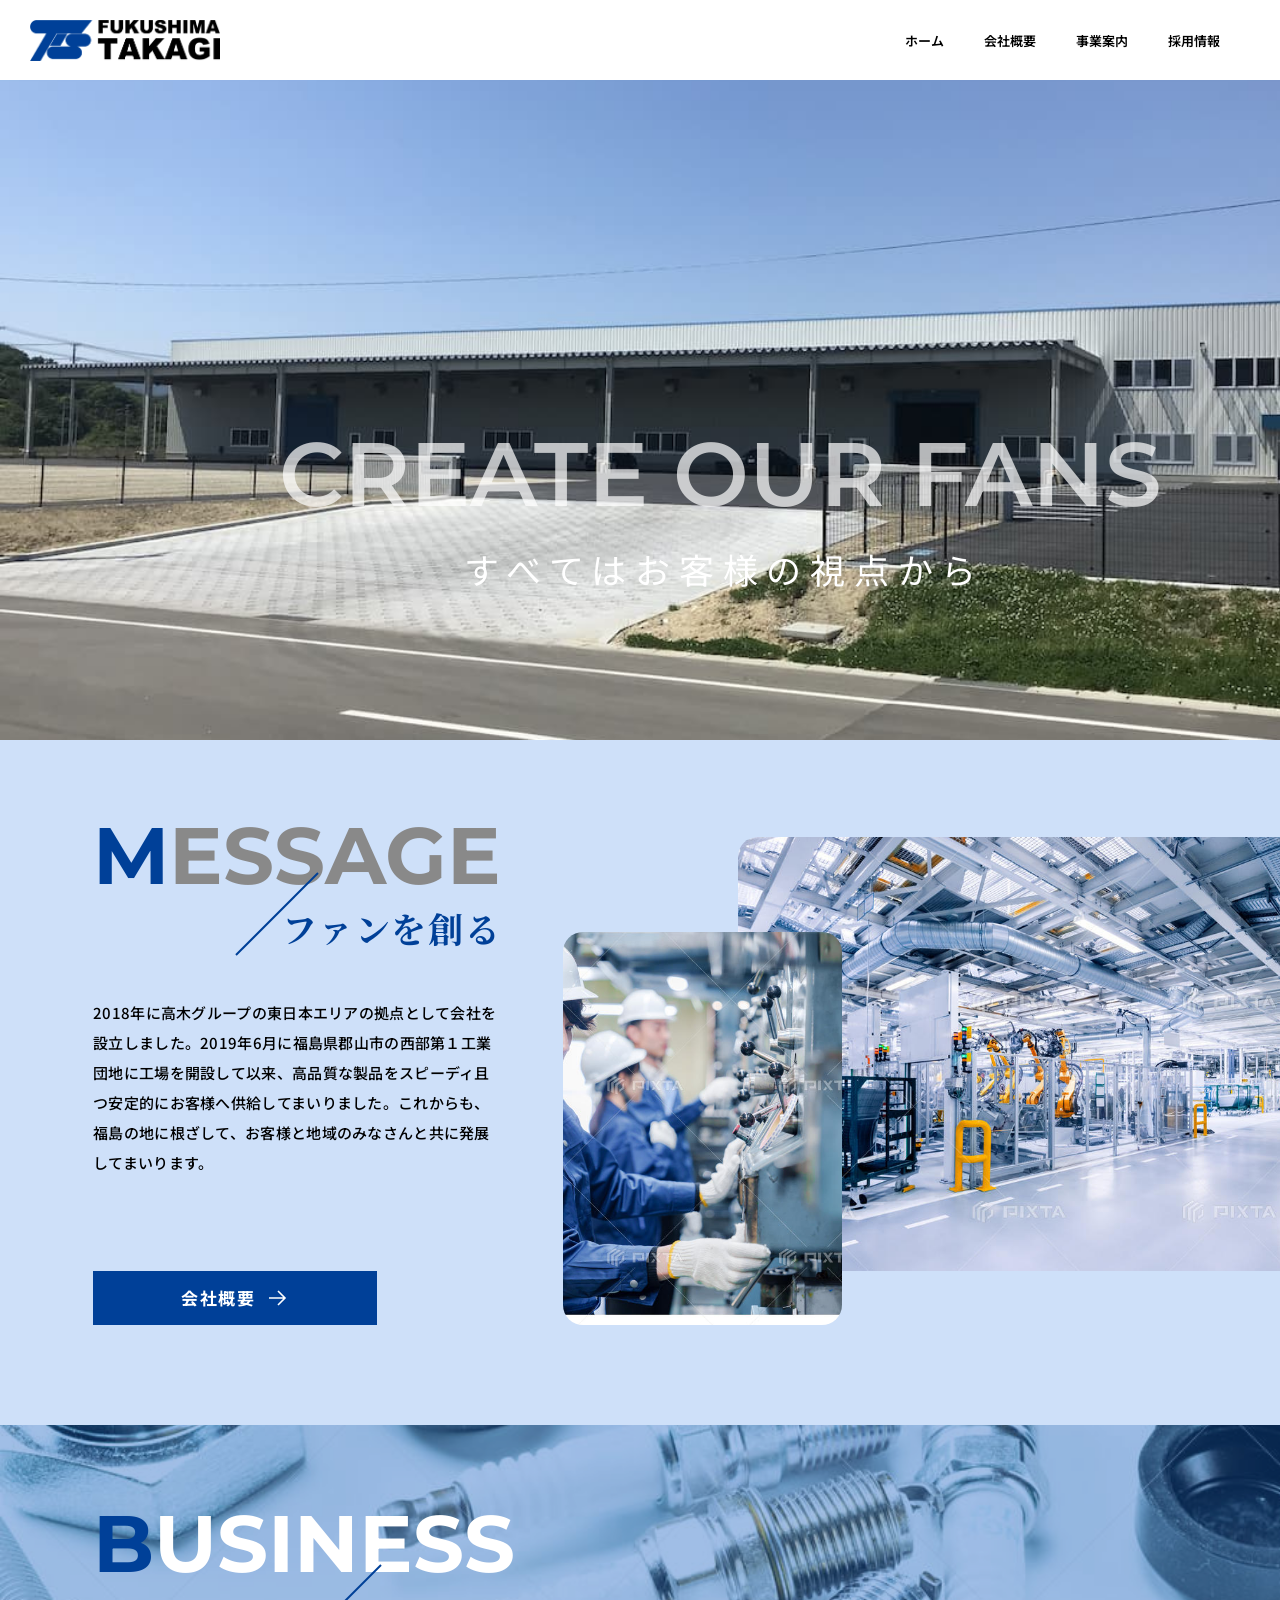
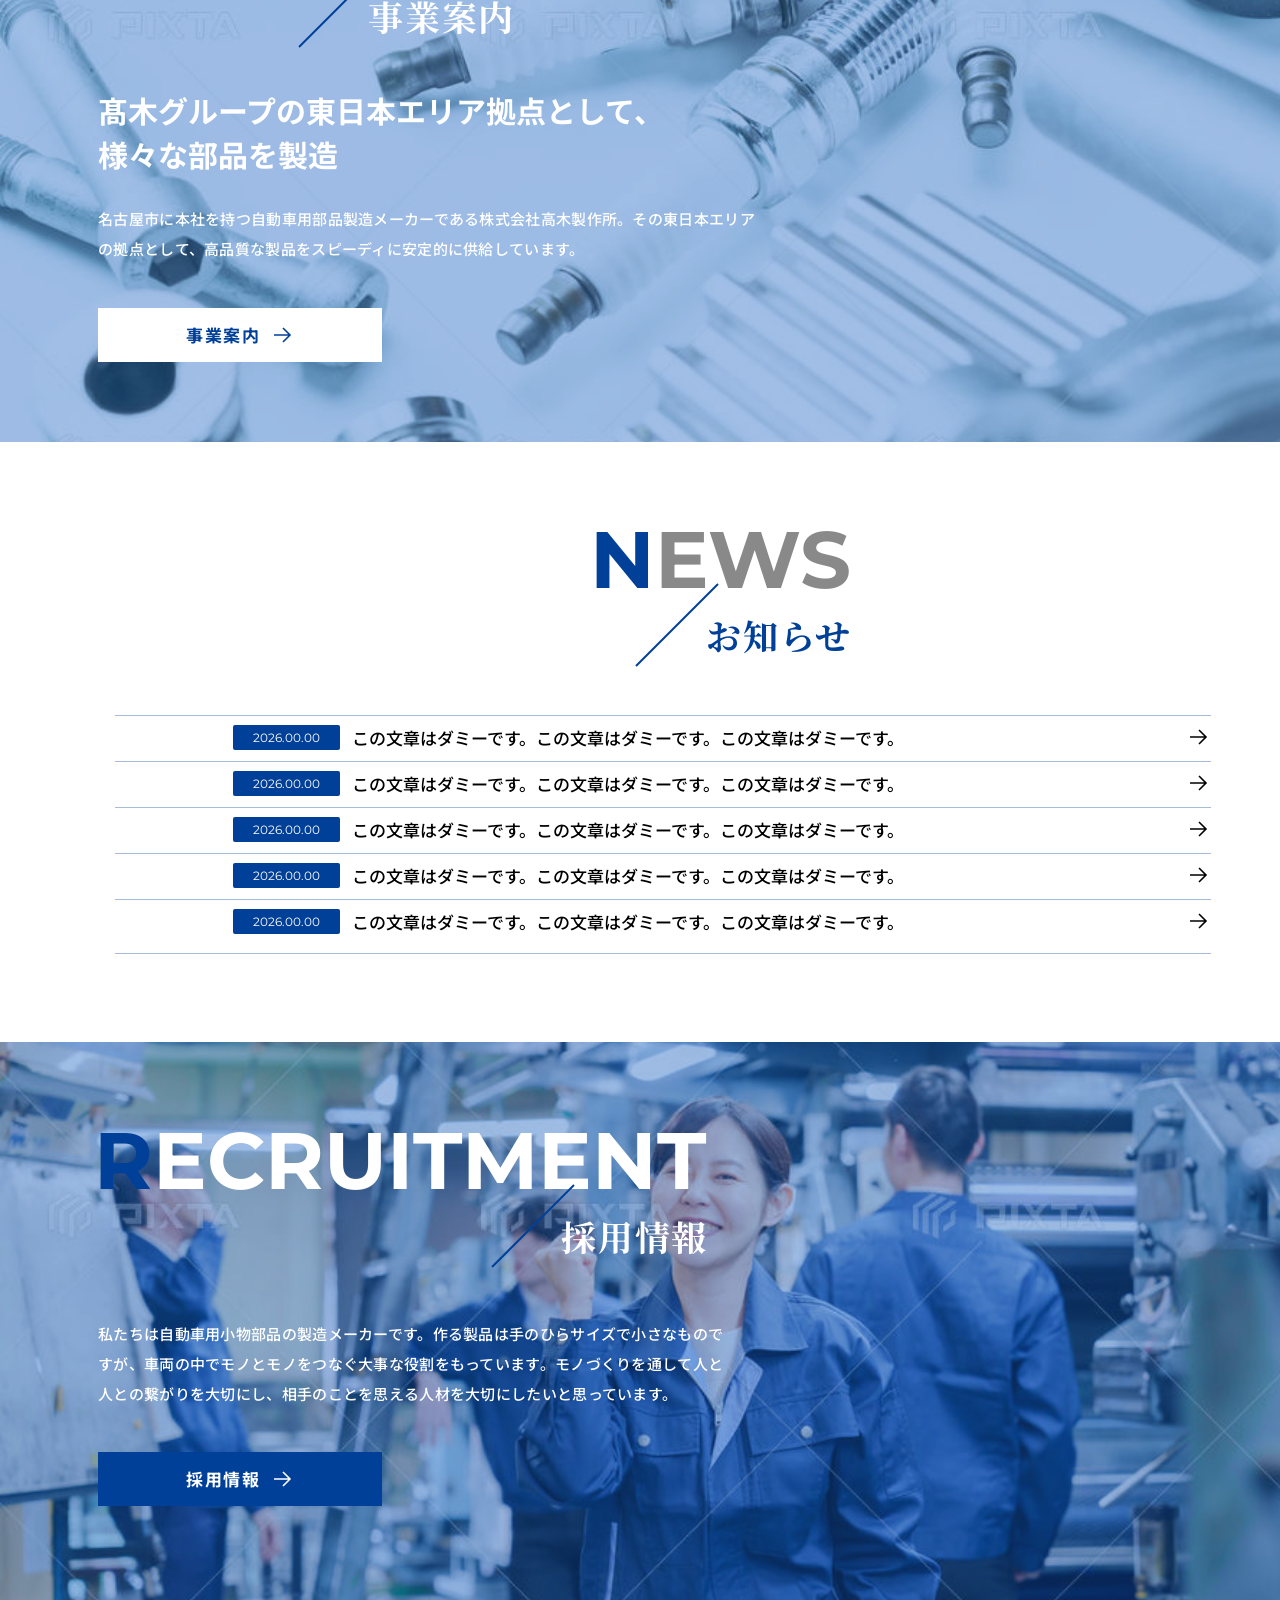
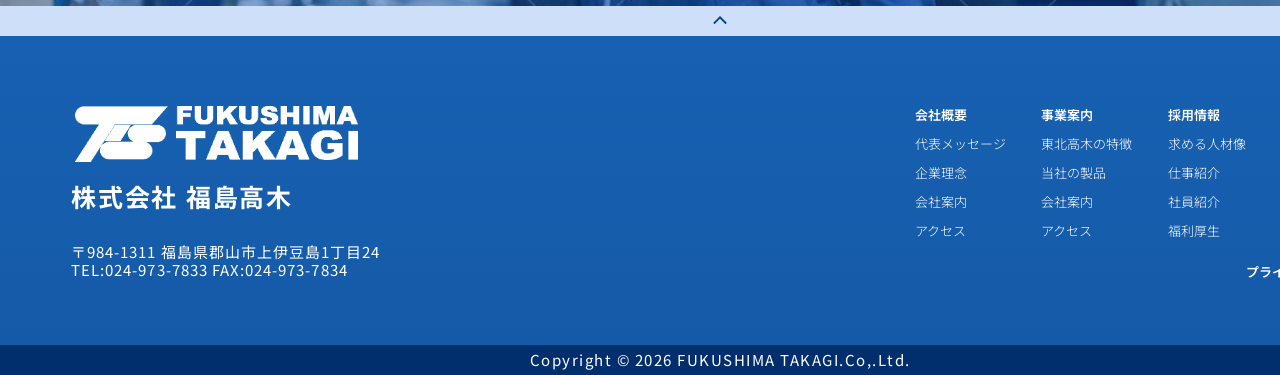
==== commit 94c5f71d: "Fix: BUSINESS/RECRUITMENT white letters, two MESSAGE photos, footer no-wrap, exact logo size - BUSIN" ====
--- a/index.html
+++ b/index.html
@@ -34,7 +34,8 @@
 
   <!-- ===== MESSAGE (y=740-1425) ===== -->
   <section class="sec sec-message">
-    <img class="sec-message__photo" src="assets/message.jpg" alt="">
+    <img class="sec-message__photo-back" src="assets/message-back.jpg" alt="">
+    <img class="sec-message__photo-front" src="assets/message-front.jpg" alt="">
     <h2 class="title">
       <span class="title__en"><i>M</i>ESSAGE</span>
       <svg class="title__slash" viewBox="0 0 82 82" preserveAspectRatio="none"><line x1="0" y1="82" x2="82" y2="0" stroke="#004098" stroke-width="2"/></svg>
--- a/style.css
+++ b/style.css
@@ -41,9 +41,10 @@
 .hd__logo {
   position: absolute;
   left: 30px;
-  top: 22px;
-  width: 218px;
-  height: auto;
+  top: 20px;
+  width: 190px;
+  height: 41px;
+  object-fit: contain;
 }
 .hd__nav a {
   position: absolute;
@@ -140,6 +141,8 @@
   font-style: normal;
   color: var(--brand);
 }
+.title--on-image .title__en { color: #fff; }
+.title--on-image .title__en i { color: var(--brand); }
 .title__slash {
   position: absolute;
   width: 82px;
@@ -166,14 +169,25 @@
   height: 685px;
   background: var(--bg-light);
 }
-.sec-message__photo {
+.sec-message__photo-back {
   position: absolute;
   left: 738px;
-  top: 97px;     /* abs y = 837. section starts 740. 837-740=97 */
+  top: 97px;     /* abs (738,837). section starts y=740. */
   width: 702px;
   height: 434px;
-  border-radius: 8px;
+  border-radius: 20px;
   object-fit: cover;
+  z-index: 1;
+}
+.sec-message__photo-front {
+  position: absolute;
+  left: 563px;
+  top: 192px;    /* abs (563,932). section starts y=740. */
+  width: 279px;
+  height: 393px;
+  border-radius: 20px;
+  object-fit: cover;
+  z-index: 2;
 }
 .sec-message .title { left: 93px; top: 76px; /* 816-740=76 */ width: 408px; height: 220px; }
 .sec-message .title .title__en { left: 0; top: 0; /* abs (93,816) */ }
@@ -449,13 +463,14 @@
   position: absolute;
   left: 71px;
   top: 148px;      /* (3384-3236) */
-  width: 220px;
+  width: 320px;
   height: 37px;
   font-weight: 700;
   font-size: 25px;
   line-height: 1;
   letter-spacing: 0.07em;
   color: #fff;
+  white-space: nowrap;
 }
 .ft__addr {
   position: absolute;
@@ -496,7 +511,7 @@
   position: absolute;
   left: 1246px;
   top: 227px;      /* (3463-3236) */
-  width: 129px;
+  width: 170px;
   height: 17px;
   font-family: 'Hiragino Kaku Gothic ProN', 'Noto Sans JP', sans-serif;
   font-weight: 600;
@@ -504,6 +519,7 @@
   line-height: 17px;
   letter-spacing: 0;
   color: #fff;
+  white-space: nowrap;
 }
 
 /* ===== Copyright bar (y=3545, h=30) ===== */
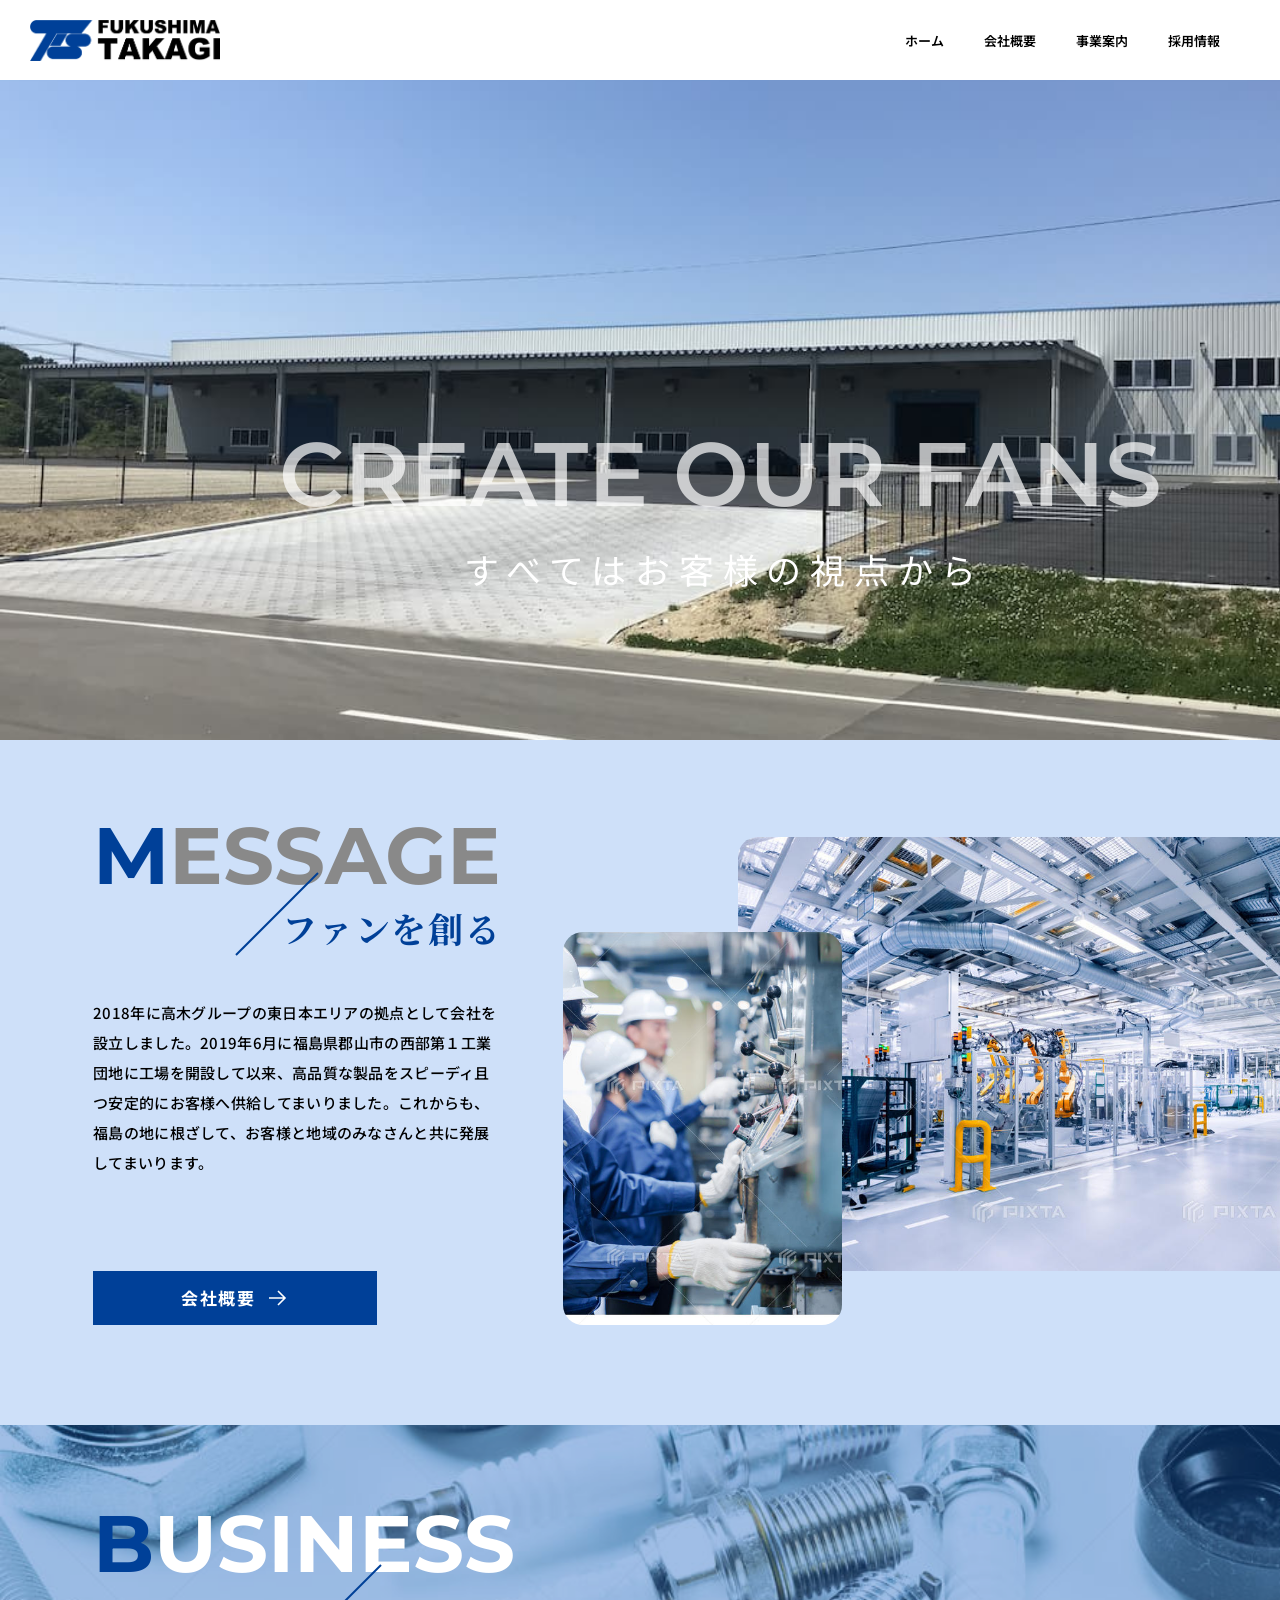
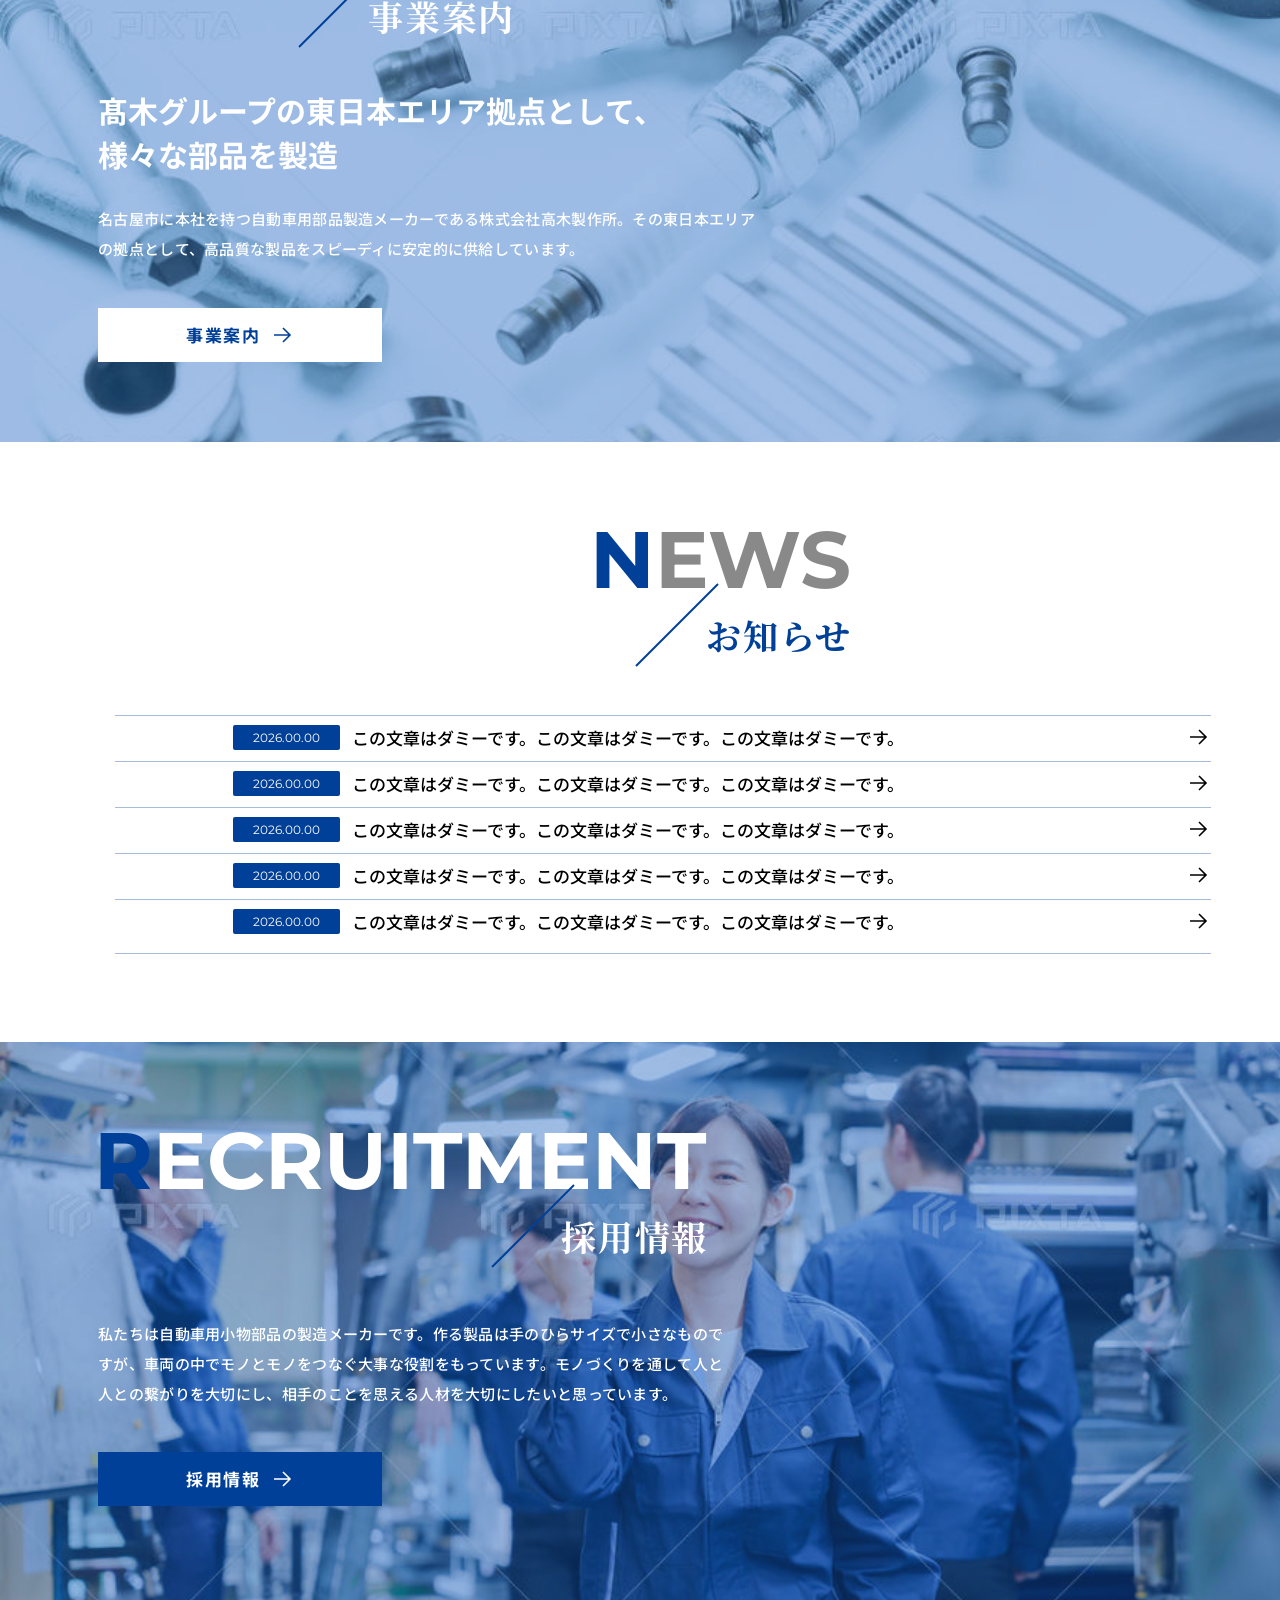
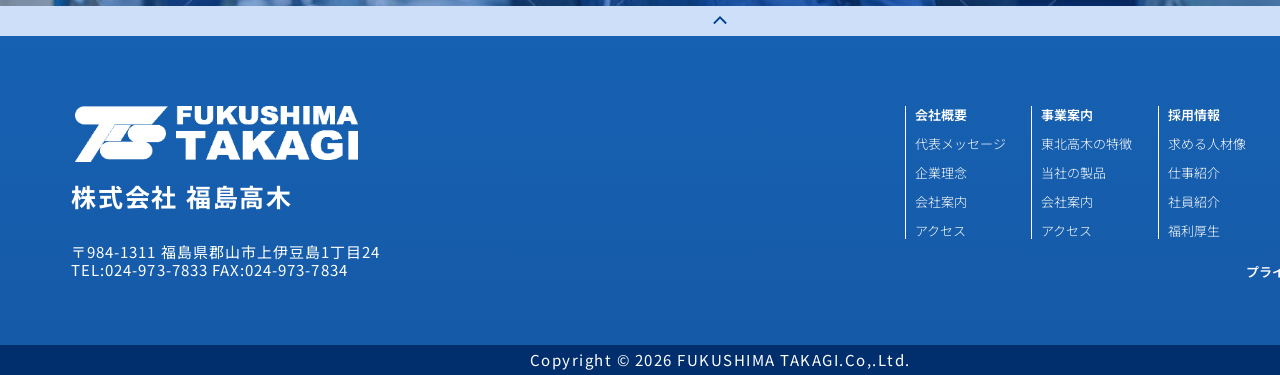
==== commit f6a6d5cf: "Add: footer column vertical dividers (Vector 5 white 1px bars at x=905/1031/1158/1284, height 133/75" ====
--- a/index.html
+++ b/index.html
@@ -129,7 +129,7 @@
       <a>社員紹介</a>
       <a>福利厚生</a>
     </div>
-    <div class="ft__col" style="left:1294px;">
+    <div class="ft__col ft__col--short" style="left:1294px;">
       <h4>募集要項</h4>
       <a>応募フォーム</a>
       <a>仕事紹介</a>
--- a/style.css
+++ b/style.css
@@ -488,6 +488,17 @@
   top: 70px;        /* heading at y=3306 */
   width: 91px;
 }
+.ft__col::before {
+  /* White vertical bar 1px, height 133px (75px for 4th col), at left:-10px (915-905=10, 1041-1031=10, 1168-1158=10, 1294-1284=10) */
+  content: "";
+  position: absolute;
+  left: -10px;
+  top: 0;
+  width: 1px;
+  height: 133px;
+  background: #fff;
+}
+.ft__col--short::before { height: 75px; }
 .ft__col h4 {
   font-family: 'Hiragino Kaku Gothic ProN', 'Noto Sans JP', sans-serif;
   font-weight: 600;
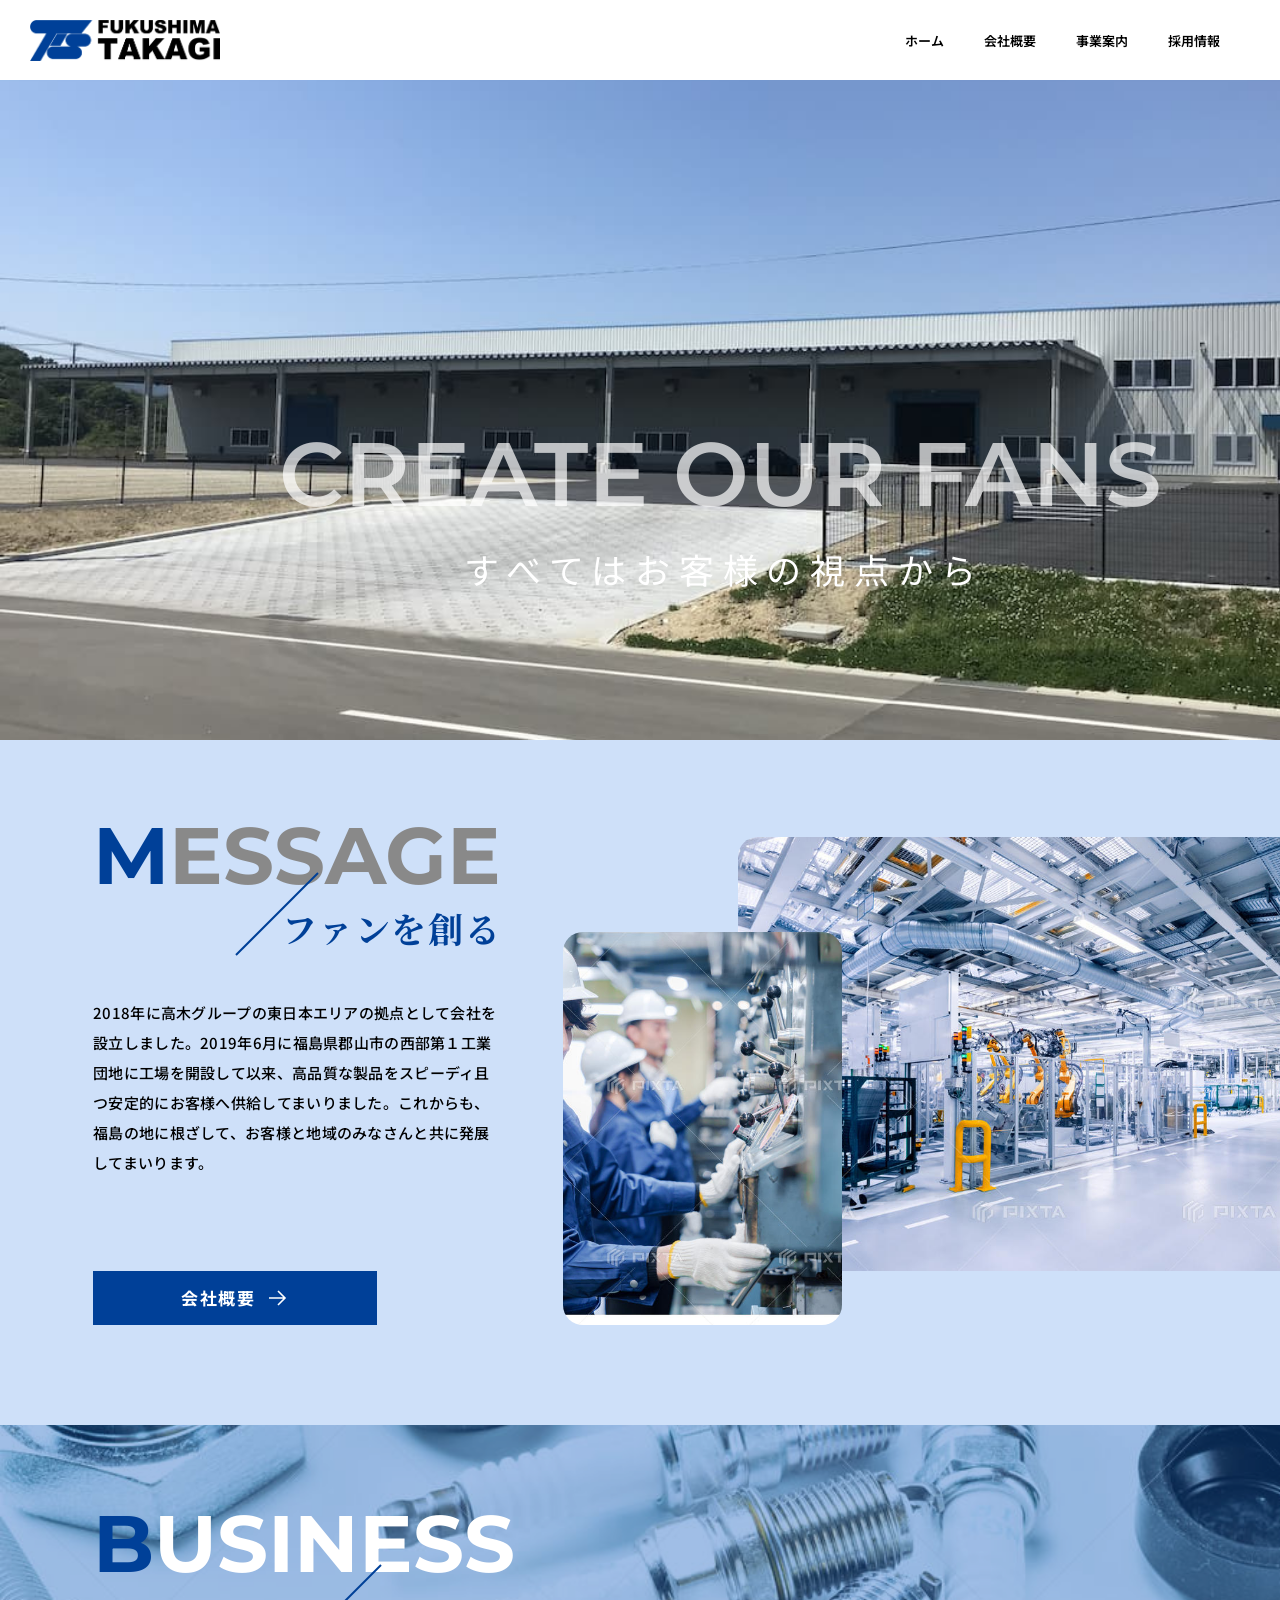
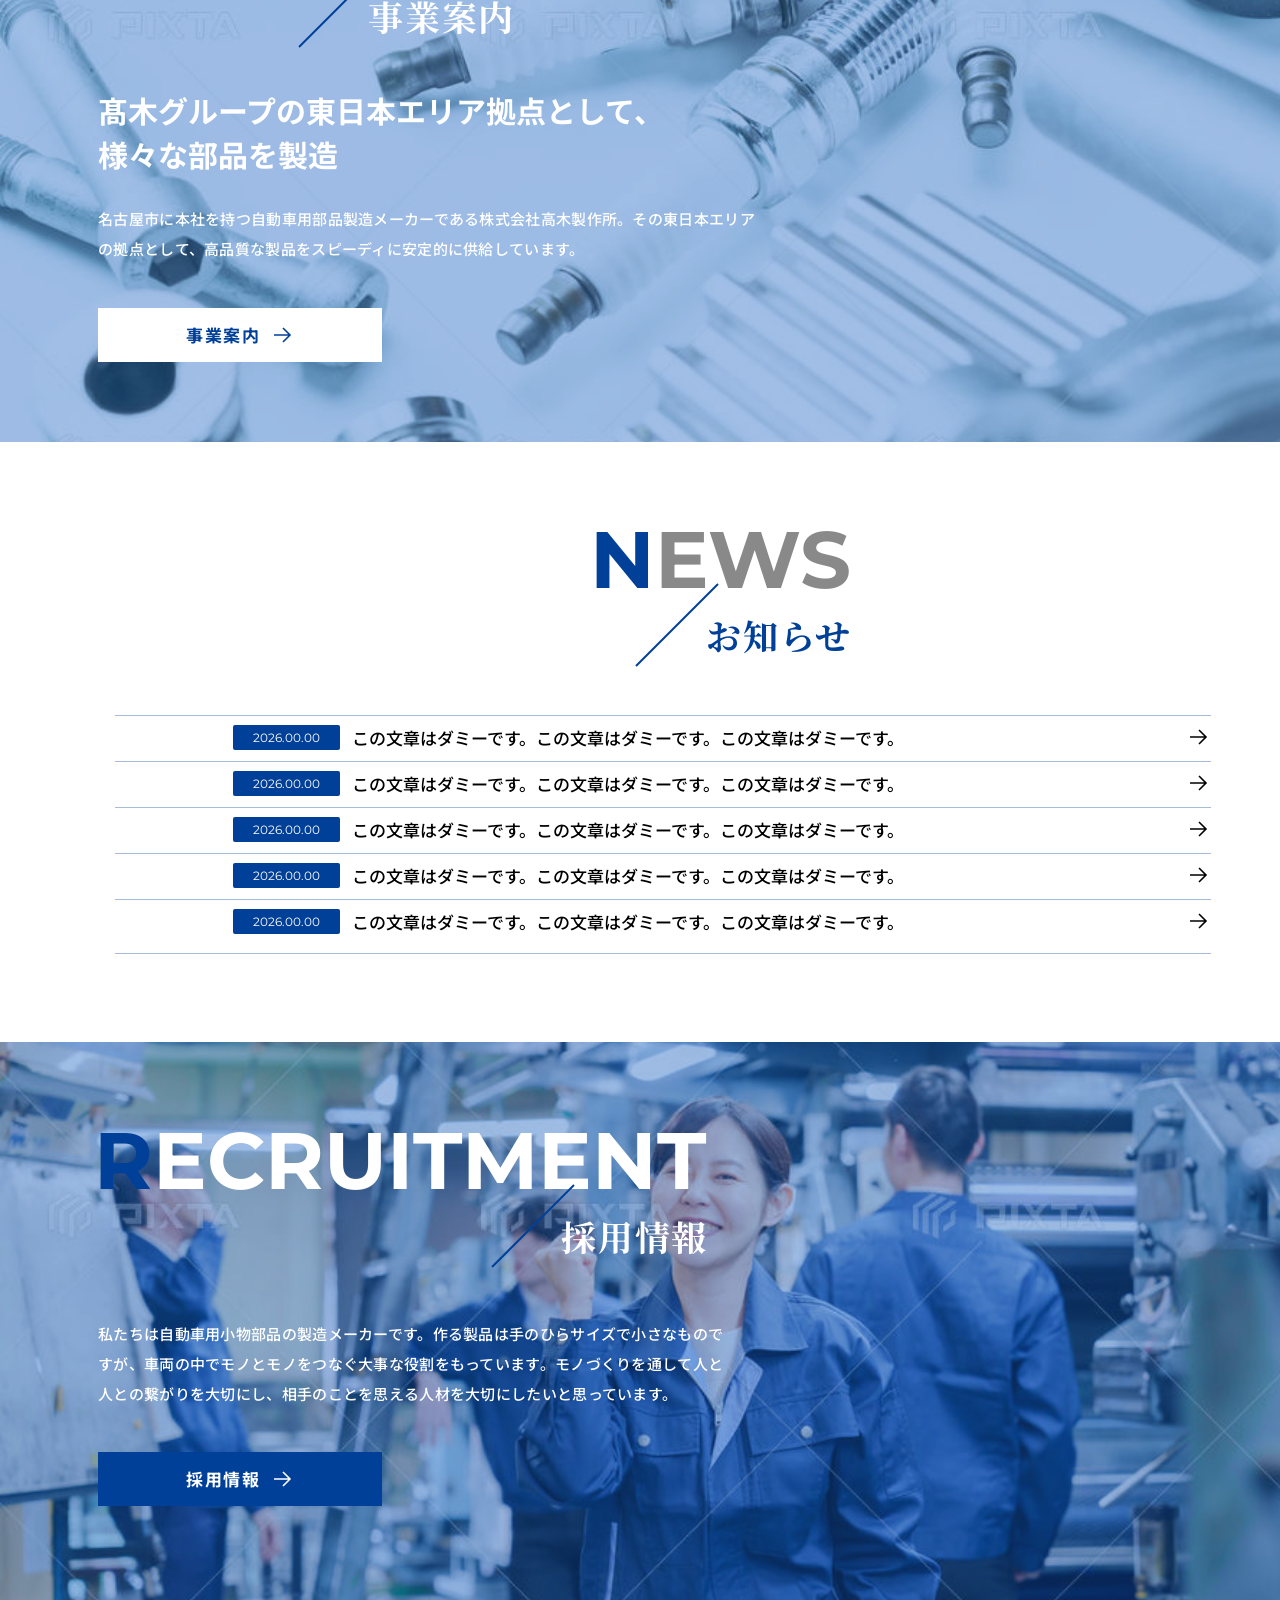
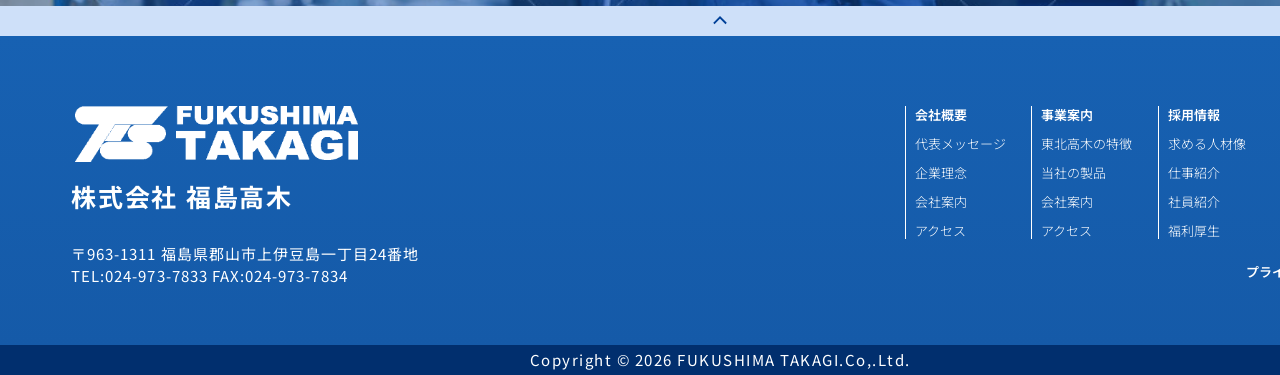
==== commit 7744e45c: "Fix company.html 5 issues per user feedback 1. COMPANY hero: first letter C now WHITE (was blue) — m" ====
--- a/index.html
+++ b/index.html
@@ -106,7 +106,7 @@
   <footer class="ft">
     <img class="ft__logo" src="assets/logo.png" alt="">
     <p class="ft__company">株式会社 福島高木</p>
-    <p class="ft__addr">〒984-1311 福島県郡山市上伊豆島1丁目24<br>TEL:024-973-7833 FAX:024-973-7834</p>
+    <p class="ft__addr">〒963-1311 福島県郡山市上伊豆島一丁目24番地<br>TEL:024-973-7833 FAX:024-973-7834</p>
 
     <div class="ft__col" style="left:915px;">
       <h4>会社概要</h4>
--- a/style.css
+++ b/style.css
@@ -476,12 +476,13 @@
   position: absolute;
   left: 71px;
   top: 207px;      /* (3443-3236) */
-  width: 320px;
+  width: 480px;     /* wide enough for 〒xxx-xxxx 福島県郡山市上伊豆島一丁目24番地 to fit on one line */
   font-weight: 400;
   font-size: 15px;
-  line-height: 18px;
+  line-height: 22px;
   letter-spacing: 0.07em;
   color: #fff;
+  white-space: nowrap;
 }
 .ft__col {
   position: absolute;
